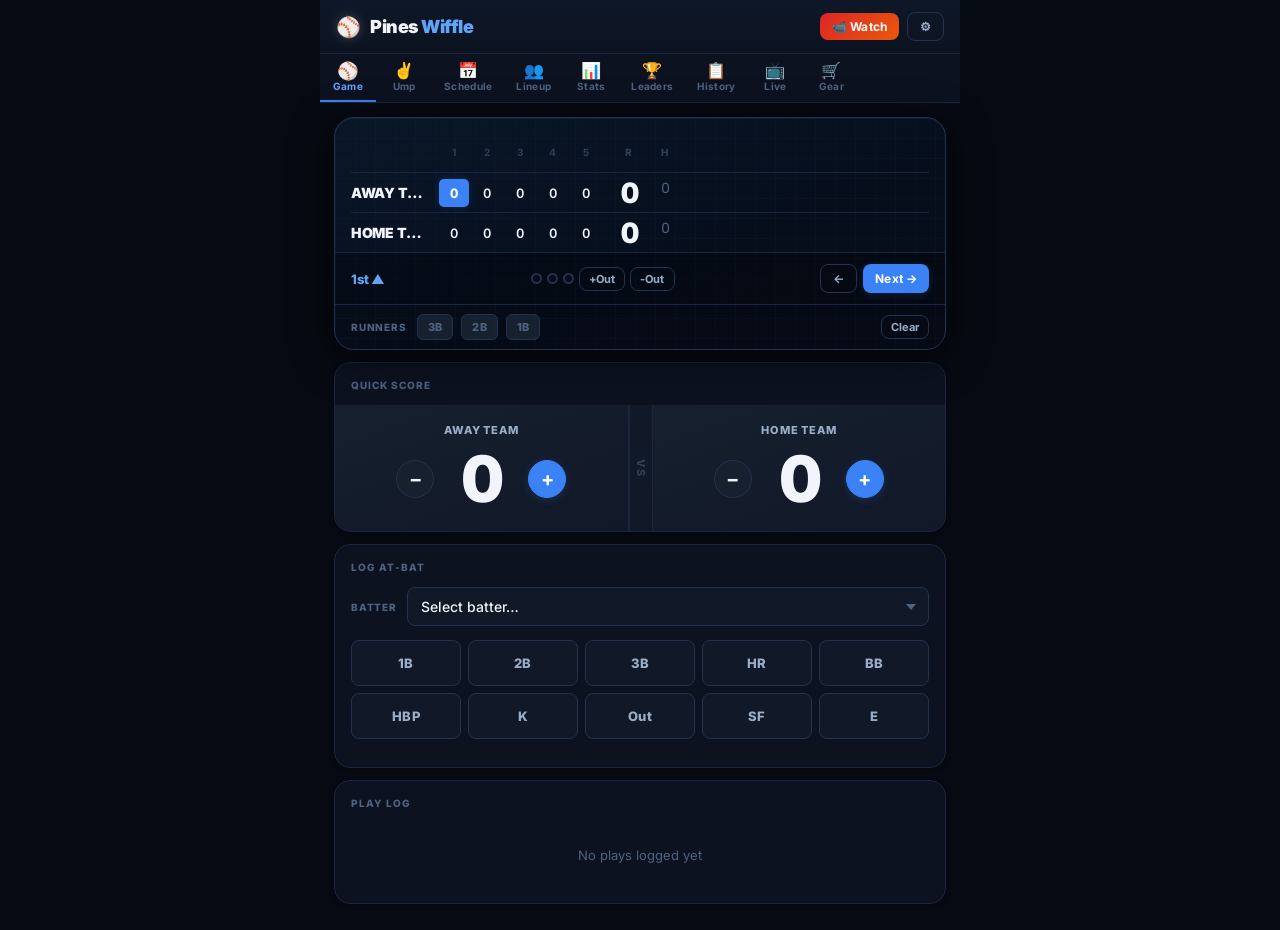
==== index.html @ f7c2629a "Replace Firebase with PeerJS — zero-setup cross-device spectating PeerJS creates a direct WebRTC con" ====
<!DOCTYPE html>
<html lang="en">
<head>
  <meta charset="UTF-8">
  <meta name="viewport" content="width=device-width, initial-scale=1.0">
  <title>Pines Wiffle Tracker</title>
  <meta name="theme-color" content="#0f1117">
  <meta name="apple-mobile-web-app-capable" content="yes">
  <meta name="apple-mobile-web-app-status-bar-style" content="black-translucent">
  <meta name="apple-mobile-web-app-title" content="Pines Wiffle">
  <link rel="manifest" href="manifest.json">
  <link rel="apple-touch-icon" href="icon-192.png">
  <link rel="preconnect" href="https://fonts.googleapis.com">
  <link rel="preconnect" href="https://fonts.gstatic.com" crossorigin>
  <link rel="stylesheet" href="style.css">
</head>
<body>
<div id="app">

  <header class="header">
    <div class="header-brand">
      <span class="brand-ball">⚾</span>
      <h1 class="app-title">Pines <span class="title-accent">Wiffle</span></h1>
    </div>
    <div class="header-right">
      <span id="live-indicator" class="live-indicator hidden">&#9679; LIVE</span>
      <button id="golive-btn" class="btn btn-golive btn-sm">&#128249; Watch</button>
      <button id="settings-btn" class="btn btn-ghost btn-sm">&#9881;</button>
    </div>
  </header>

  <div id="viewer-banner" class="viewer-banner hidden">
    <span class="live-badge">&#9679; LIVE</span>
    <span>Watching live &mdash; updates automatically</span>
  </div>

  <nav class="nav">
    <button class="nav-tab active" data-tab="game"><span class="tab-icon">⚾</span><span class="tab-label">Game</span></button>
    <button class="nav-tab" data-tab="umpire"><span class="tab-icon">✌️</span><span class="tab-label">Ump</span></button>
    <button class="nav-tab" data-tab="schedule"><span class="tab-icon">📅</span><span class="tab-label">Schedule</span></button>
    <button class="nav-tab" data-tab="lineup"><span class="tab-icon">👥</span><span class="tab-label">Lineup</span></button>
    <button class="nav-tab" data-tab="stats"><span class="tab-icon">📊</span><span class="tab-label">Stats</span></button>
    <button class="nav-tab" data-tab="leaderboard"><span class="tab-icon">🏆</span><span class="tab-label">Leaders</span></button>
    <button class="nav-tab" data-tab="history"><span class="tab-icon">📋</span><span class="tab-label">History</span></button>
    <button class="nav-tab" data-tab="live"><span class="tab-icon">📺</span><span class="tab-label">Live</span></button>
    <button class="nav-tab" data-tab="gear"><span class="tab-icon">🛒</span><span class="tab-label">Gear</span></button>
  </nav>

  <main class="main">

    <!-- GAME TAB -->
    <div id="tab-game" class="tab-pane active">
      <!-- Upcoming game banner (shown when a game is scheduled) -->
      <div id="upcoming-banner" class="upcoming-banner hidden">
        <div class="upcoming-inner">
          <span class="upcoming-icon">&#128197;</span>
          <div class="upcoming-info">
            <div id="upcoming-title" class="upcoming-title">Next Game</div>
            <div id="upcoming-meta" class="upcoming-meta"></div>
          </div>
        </div>
      </div>

      <div class="scoreboard-card">
        <div class="scoreboard-scroll">
          <div class="scoreboard">
            <div class="sb-row sb-header">
              <div class="sb-team-col"></div>
              <div id="sb-inning-headers" class="sb-innings"></div>
              <div class="sb-totals-header"><span>R</span><span>H</span></div>
            </div>
            <div class="sb-row">
              <div class="sb-team-col" id="sb-away-name">Away</div>
              <div id="sb-away-scores" class="sb-innings"></div>
              <div class="sb-totals">
                <span id="sb-away-runs" class="sb-runs">0</span>
                <span id="sb-away-hits">0</span>
              </div>
            </div>
            <div class="sb-row">
              <div class="sb-team-col" id="sb-home-name">Home</div>
              <div id="sb-home-scores" class="sb-innings"></div>
              <div class="sb-totals">
                <span id="sb-home-runs" class="sb-runs">0</span>
                <span id="sb-home-hits">0</span>
              </div>
            </div>
          </div>
        </div>

        <div class="game-bar">
          <span id="inning-label" class="inning-label">1st &#9650;</span>
          <div class="outs-group">
            <span id="out1" class="out-dot"></span>
            <span id="out2" class="out-dot"></span>
            <span id="out3" class="out-dot"></span>
            <button id="add-out-btn" class="btn btn-xs btn-ghost">+Out</button>
            <button id="undo-out-btn" class="btn btn-xs btn-ghost">-Out</button>
          </div>
          <div class="half-btns">
            <button id="prev-half" class="btn btn-sm btn-ghost">&larr;</button>
            <button id="next-half" class="btn btn-sm btn-primary">Next &rarr;</button>
          </div>
        </div>
        <div class="bases-bar">
          <span class="bases-label">Runners</span>
          <button class="base-toggle-btn" data-base="2">3B</button>
          <button class="base-toggle-btn" data-base="1">2B</button>
          <button class="base-toggle-btn" data-base="0">1B</button>
          <button id="bases-clear" class="btn btn-xs btn-ghost">Clear</button>
        </div>
      </div>

      <div class="card qs-card">
        <div class="card-title">Quick Score</div>
        <div class="quick-score">
          <div class="qs-team">
            <div id="qs-away-name" class="qs-name">Away</div>
            <div class="qs-controls">
              <button class="btn btn-score" data-team="away" data-dir="-1">&#8722;</button>
              <span id="qs-away-score" class="qs-score">0</span>
              <button class="btn btn-score btn-score-add" data-team="away" data-dir="1">+</button>
            </div>
          </div>
          <div class="qs-vs">VS</div>
          <div class="qs-team">
            <div id="qs-home-name" class="qs-name">Home</div>
            <div class="qs-controls">
              <button class="btn btn-score" data-team="home" data-dir="-1">&#8722;</button>
              <span id="qs-home-score" class="qs-score">0</span>
              <button class="btn btn-score btn-score-add" data-team="home" data-dir="1">+</button>
            </div>
          </div>
        </div>
      </div>

      <div class="card">
        <div class="card-title">Log At-Bat</div>
        <div class="batter-row">
          <label class="field-label">Batter</label>
          <select id="batter-select" class="select">
            <option value="">Select batter&hellip;</option>
          </select>
        </div>
        <div class="result-grid">
          <button class="result-btn" data-result="1B">1B</button>
          <button class="result-btn" data-result="2B">2B</button>
          <button class="result-btn" data-result="3B">3B</button>
          <button class="result-btn result-hr" data-result="HR">HR</button>
          <button class="result-btn result-walk" data-result="BB">BB</button>
          <button class="result-btn result-walk" data-result="HBP">HBP</button>
          <button class="result-btn result-out" data-result="K">K</button>
          <button class="result-btn result-out" data-result="Out">Out</button>
          <button class="result-btn result-out" data-result="SF">SF</button>
          <button class="result-btn result-out" data-result="E">E</button>
        </div>
        <div id="rbi-row" class="rbi-row hidden">
          <label class="field-label">RBI</label>
          <div class="rbi-controls">
            <button id="rbi-minus" class="btn btn-xs btn-ghost">&#8722;</button>
            <span id="rbi-count">0</span>
            <button id="rbi-plus" class="btn btn-xs btn-ghost">+</button>
          </div>
          <button id="log-btn" class="btn btn-primary">Log</button>
        </div>
      </div>

      <div class="card">
        <div class="card-title">Play Log</div>
        <div id="play-log" class="play-log">
          <p class="empty">No plays logged yet</p>
        </div>
      </div>

    </div>

    <!-- LINEUP TAB -->
    <div id="tab-lineup" class="tab-pane">
      <div class="team-toggle-row">
        <button class="team-btn active" data-team="away">Away</button>
        <button class="team-btn" data-team="home">Home</button>
      </div>
      <div class="card">
        <div class="card-header">
          <span id="lineup-title" class="card-title">Away Team</span>
          <button id="edit-team-btn" class="btn btn-xs btn-ghost">Rename</button>
        </div>
        <div id="lineup-list" class="lineup-list"></div>
        <button id="add-player-btn" class="btn btn-primary btn-block">+ Add Player</button>
      </div>
    </div>

    <!-- STATS TAB -->
    <div id="tab-stats" class="tab-pane">
      <div class="team-toggle-row">
        <button class="team-btn active" data-team="away">Away</button>
        <button class="team-btn" data-team="home">Home</button>
        <button class="team-btn" data-team="all">All</button>
        <button class="team-btn" data-team="career">Career</button>
      </div>

      <div id="batting-card" class="card">
        <div class="card-title">Batting Stats</div>
        <div class="table-wrap">
          <table class="stats-table">
            <thead>
              <tr>
                <th>Player</th><th>AB</th><th>H</th><th>AVG</th>
                <th>HR</th><th>RBI</th><th>BB</th><th>K</th>
                <th>OBP</th><th>SLG</th>
              </tr>
            </thead>
            <tbody id="batting-body"></tbody>
          </table>
        </div>
      </div>

      <div id="career-card" class="card hidden">
        <div class="card-title">Career Stats — All Games</div>
        <div class="table-wrap">
          <table class="stats-table">
            <thead>
              <tr>
                <th>Player</th><th>G</th><th>AB</th><th>H</th><th>AVG</th>
                <th>HR</th><th>RBI</th><th>BB</th><th>K</th><th>OBP</th><th>SLG</th>
              </tr>
            </thead>
            <tbody id="career-body"></tbody>
          </table>
        </div>
      </div>
    </div>

    <!-- LEADERBOARD TAB -->
    <div id="tab-leaderboard" class="tab-pane">
      <div class="lb-grid">
        <div class="card lb-card">
          <div class="card-title">&#127942; Batting Avg</div>
          <ol id="lb-avg" class="lb-list"></ol>
        </div>
        <div class="card lb-card">
          <div class="card-title">&#128165; Home Runs</div>
          <ol id="lb-hr" class="lb-list"></ol>
        </div>
        <div class="card lb-card">
          <div class="card-title">&#127919; RBI</div>
          <ol id="lb-rbi" class="lb-list"></ol>
        </div>
        <div class="card lb-card">
          <div class="card-title">&#9996; Hits</div>
          <ol id="lb-hits" class="lb-list"></ol>
        </div>
        <div class="card lb-card">
          <div class="card-title">&#128293; OBP</div>
          <ol id="lb-obp" class="lb-list"></ol>
        </div>
        <div class="card lb-card">
          <div class="card-title">&#128640; SLG</div>
          <ol id="lb-slg" class="lb-list"></ol>
        </div>
      </div>
    </div>

    <!-- UMPIRE TAB -->
    <div id="tab-umpire" class="tab-pane">

      <!-- Score bar -->
      <div class="ump-scorebar">
        <div class="ump-team">
          <div id="ump-away-name" class="ump-team-name">Away</div>
          <div id="ump-away-score" class="ump-team-score">0</div>
        </div>
        <div class="ump-mid">
          <div id="ump-inning" class="ump-inning">1st &#9650;</div>
          <div id="ump-outs-row" class="ump-outs-row">
            <span id="ump-out1" class="ump-out-dot"></span>
            <span id="ump-out2" class="ump-out-dot"></span>
            <span id="ump-out3" class="ump-out-dot"></span>
          </div>
        </div>
        <div class="ump-team">
          <div id="ump-home-name" class="ump-team-name">Home</div>
          <div id="ump-home-score" class="ump-team-score">0</div>
        </div>
      </div>

      <!-- Count display -->
      <div class="ump-count-display">
        <div class="ump-count-col">
          <div class="ump-count-label">Balls</div>
          <div class="ump-count-dots" id="ump-ball-dots">
            <span class="ump-ball-dot"></span>
            <span class="ump-ball-dot"></span>
            <span class="ump-ball-dot"></span>
            <span class="ump-ball-dot"></span>
          </div>
          <div id="ump-balls" class="ump-count-num">0</div>
        </div>
        <div class="ump-count-divider">-</div>
        <div class="ump-count-col">
          <div class="ump-count-label">Strikes</div>
          <div class="ump-count-dots" id="ump-strike-dots">
            <span class="ump-strike-dot"></span>
            <span class="ump-strike-dot"></span>
            <span class="ump-strike-dot"></span>
          </div>
          <div id="ump-strikes" class="ump-count-num">0</div>
        </div>
      </div>

      <!-- Batter selector -->
      <div class="ump-batter-row">
        <label class="ump-batter-label">Batter</label>
        <select id="ump-batter" class="select">
          <option value="">Select batter&hellip;</option>
        </select>
      </div>

      <!-- Action buttons -->
      <div class="ump-buttons">
        <button id="ump-ball"   class="ump-btn ump-ball-btn">BALL</button>
        <button id="ump-strike" class="ump-btn ump-strike-btn">STRIKE</button>
        <button id="ump-foul"   class="ump-btn ump-foul-btn">FOUL</button>
        <button id="ump-out"    class="ump-btn ump-out-btn">OUT</button>
      </div>

      <!-- Secondary controls -->
      <div class="ump-controls">
        <button id="ump-reset"     class="btn btn-ghost">&#8635; Reset Count</button>
        <button id="ump-next-half" class="btn btn-primary">Next Half &rarr;</button>
      </div>

      <!-- Last call display -->
      <div id="ump-last-call" class="ump-last-call hidden"></div>

    </div>

    <!-- SCHEDULE TAB -->
    <div id="tab-schedule" class="tab-pane">
      <div class="card">
        <div class="card-header">
          <span class="card-title">Upcoming Games</span>
          <button id="add-game-btn" class="btn btn-primary btn-sm">+ Schedule</button>
        </div>
        <div id="schedule-list" class="schedule-list">
          <p class="empty">No games scheduled</p>
        </div>
      </div>
    </div>

    <!-- HISTORY TAB -->
    <div id="tab-history" class="tab-pane">
      <div class="card">
        <div class="card-header">
          <span class="card-title">Game History</span>
          <button id="new-game-btn" class="btn btn-primary btn-sm">New Game</button>
        </div>
        <div id="history-list" class="history-list">
          <p class="empty">No past games</p>
        </div>
      </div>
    </div>

    <!-- LIVE VIEW TAB -->
    <div id="tab-live" class="tab-pane">

      <div class="lv-hero">
        <div class="lv-live-badge"><span class="lv-live-dot"></span>Live</div>

        <div class="lv-scores">
          <div class="lv-team-block">
            <div id="lv-away-name" class="lv-team-name">Away</div>
            <div id="lv-away-score" class="lv-team-score">0</div>
          </div>
          <div class="lv-score-sep">
            <div id="lv-inning" class="lv-inning-label">1st &#9650;</div>
            <div class="lv-outs-dots">
              <span id="lv-od-1" class="lv-out-dot"></span>
              <span id="lv-od-2" class="lv-out-dot"></span>
              <span id="lv-od-3" class="lv-out-dot"></span>
            </div>
          </div>
          <div class="lv-team-block">
            <div id="lv-home-name" class="lv-team-name">Home</div>
            <div id="lv-home-score" class="lv-team-score">0</div>
          </div>
        </div>

        <div class="lv-situation">
          <div class="lv-diamond-wrap">
            <div class="lv-diamond-label">Runners</div>
            <div class="lv-diamond-field">
              <div id="lv-base-2" class="lv-base-sq lv-2b"></div>
              <div id="lv-base-3" class="lv-base-sq lv-3b"></div>
              <div id="lv-base-1" class="lv-base-sq lv-1b"></div>
              <div class="lv-hp-sq"></div>
            </div>
          </div>

          <div class="lv-bso-wrap">
            <div class="lv-bso-label-top">Count</div>
            <div class="lv-bso-row">
              <div class="lv-bso-item">
                <div id="lv-balls" class="lv-bso-num">0</div>
                <div class="lv-bso-key">B</div>
              </div>
              <div class="lv-bso-item">
                <div id="lv-strikes" class="lv-bso-num">0</div>
                <div class="lv-bso-key">S</div>
              </div>
              <div class="lv-bso-item">
                <div id="lv-outs-num" class="lv-bso-num">0</div>
                <div class="lv-bso-key">O</div>
              </div>
            </div>
          </div>
        </div>
      </div>

      <div class="card lv-batter-card">
        <div class="lv-at-bat-label">At Bat</div>
        <div id="lv-batter-name" class="lv-batter-name">&mdash;</div>
        <div id="lv-batter-stats" class="lv-batter-stats"></div>
      </div>

      <div class="scoreboard-card">
        <div class="scoreboard-scroll">
          <div class="scoreboard">
            <div class="sb-row sb-header">
              <div class="sb-team-col"></div>
              <div id="lv-sb-inning-headers" class="sb-innings"></div>
              <div class="sb-totals-header"><span>R</span><span>H</span></div>
            </div>
            <div class="sb-row">
              <div class="sb-team-col" id="lv-sb-away-name">Away</div>
              <div id="lv-sb-away-scores" class="sb-innings"></div>
              <div class="sb-totals">
                <span id="lv-sb-away-runs" class="sb-runs">0</span>
                <span id="lv-sb-away-hits">0</span>
              </div>
            </div>
            <div class="sb-row">
              <div class="sb-team-col" id="lv-sb-home-name">Home</div>
              <div id="lv-sb-home-scores" class="sb-innings"></div>
              <div class="sb-totals">
                <span id="lv-sb-home-runs" class="sb-runs">0</span>
                <span id="lv-sb-home-hits">0</span>
              </div>
            </div>
          </div>
        </div>
      </div>

      <div class="card">
        <div class="card-title">Recent Plays</div>
        <div id="lv-play-log" class="play-log">
          <p class="empty">No plays yet</p>
        </div>
      </div>

    </div>

    <!-- GEAR TAB -->
    <div id="tab-gear" class="tab-pane">
      <div id="gear-bats-card" class="card">
        <div class="card-title">&#127955; Bats</div>
        <div id="gear-bats" class="gear-list"></div>
      </div>
      <div class="card">
        <div class="card-title">&#9918; Balls &amp; Sets</div>
        <div id="gear-sets" class="gear-list"></div>
      </div>
    </div>

  </main>
</div>

<!-- ADD/EDIT PLAYER MODAL -->
<div id="player-modal" class="modal hidden">
  <div class="modal-backdrop"></div>
  <div class="modal-sheet">
    <h2 id="player-modal-title">Add Player</h2>
    <div class="field"><label>Name</label><input id="pm-name" class="input" type="text" placeholder="Player name" autocomplete="off"></div>
    <div class="field"><label>Number</label><input id="pm-number" class="input" type="text" placeholder="#" maxlength="3" autocomplete="off"></div>
    <div class="field">
      <label>Position</label>
      <select id="pm-position" class="select">
        <option value="">None</option>
        <option value="P">P</option><option value="C">C</option>
        <option value="1B">1B</option><option value="2B">2B</option>
        <option value="SS">SS</option><option value="3B">3B</option>
        <option value="OF">OF</option>
      </select>
    </div>
    <div class="field">
      <label>&#127925; Walkup Song</label>
      <input id="pm-song" class="input" type="text" placeholder="Paste a YouTube link" autocomplete="off">
      <div class="song-hint">e.g. https://www.youtube.com/watch?v=...</div>
    </div>
    <div class="modal-actions">
      <button id="pm-cancel" class="btn btn-ghost">Cancel</button>
      <button id="pm-save" class="btn btn-primary">Save</button>
    </div>
  </div>
</div>

<!-- TEAM RENAME MODAL -->
<div id="team-modal" class="modal hidden">
  <div class="modal-backdrop"></div>
  <div class="modal-sheet">
    <h2>Rename Team</h2>
    <div class="field"><label>Team Name</label><input id="tm-name" class="input" type="text" autocomplete="off"></div>
    <div class="modal-actions">
      <button id="tm-cancel" class="btn btn-ghost">Cancel</button>
      <button id="tm-save" class="btn btn-primary">Save</button>
    </div>
  </div>
</div>

<!-- SHARE MODAL -->
<div id="share-modal" class="modal hidden">
  <div class="modal-backdrop"></div>
  <div class="modal-sheet">
    <h2>&#128279; Share Game</h2>
    <p class="modal-desc">Anyone with this link can view the current score and stats. Send it in a text, email, or scan the QR code.</p>

    <div class="qr-box" style="margin-bottom:16px">
      <img id="qr-img" src="" alt="QR Code" class="qr-img">
    </div>

    <div class="share-row">
      <input id="share-url" class="input" type="text" readonly>
      <button id="copy-btn" class="btn btn-primary">Copy</button>
    </div>

    <p class="share-note">&#128161; Tap <strong>Share</strong> again after scoring to get an updated link.</p>

    <div class="modal-actions" style="margin-top:16px">
      <button id="share-close" class="btn btn-ghost">Close</button>
    </div>
  </div>
</div>

<!-- NEW GAME MODAL -->
<div id="new-game-modal" class="modal hidden">
  <div class="modal-backdrop"></div>
  <div class="modal-sheet">
    <h2>New Game</h2>
    <p class="modal-desc">What would you like to do with the current game?</p>
    <div class="modal-actions col">
      <button id="ng-save" class="btn btn-primary">Save to History &amp; Start New</button>
      <button id="ng-discard" class="btn btn-danger">Discard &amp; Start New</button>
      <button id="ng-cancel" class="btn btn-ghost">Cancel</button>
    </div>
  </div>
</div>

<!-- SETTINGS MODAL -->
<div id="settings-modal" class="modal hidden">
  <div class="modal-backdrop"></div>
  <div class="modal-sheet">
    <h2>Settings</h2>
    <div class="field">
      <label>Total Innings</label>
      <input id="set-innings" class="input" type="number" min="1" max="12" value="5">
    </div>
    <div class="modal-actions">
      <button id="set-cancel" class="btn btn-ghost">Cancel</button>
      <button id="set-save" class="btn btn-primary">Save</button>
    </div>
  </div>
</div>

<!-- SHARE TOAST -->
<div id="share-toast" class="share-toast hidden">&#128279; Spectator link copied &mdash; send it to fans!</div>

<!-- SCHEDULE GAME MODAL -->
<div id="schedule-modal" class="modal hidden">
  <div class="modal-backdrop"></div>
  <div class="modal-sheet">
    <h2 id="schedule-modal-title">Schedule Game</h2>
    <div class="field"><label>Date</label><input id="sc-date" class="input" type="date"></div>
    <div class="field"><label>Time</label><input id="sc-time" class="input" type="time"></div>
    <div class="field"><label>Home Team</label><input id="sc-home" class="input" type="text" placeholder="Home team name" autocomplete="off"></div>
    <div class="field"><label>Away Team</label><input id="sc-away" class="input" type="text" placeholder="Away team name" autocomplete="off"></div>
    <div class="field"><label>Location</label><input id="sc-location" class="input" type="text" placeholder="Field / address" autocomplete="off"></div>
    <div class="field"><label>Notes</label><input id="sc-notes" class="input" type="text" placeholder="Optional notes" autocomplete="off"></div>
    <div class="modal-actions">
      <button id="sc-cancel" class="btn btn-ghost">Cancel</button>
      <button id="sc-save" class="btn btn-primary">Save</button>
    </div>
  </div>
</div>

<!-- WALKUP SONG PLAYER (floating bar) -->
<div id="now-playing" class="now-playing hidden">
  <div class="now-playing-inner">
    <span class="now-playing-icon">&#127925;</span>
    <div class="now-playing-info">
      <div id="now-playing-name" class="now-playing-name">Player</div>
      <div class="now-playing-label">Walkup Song</div>
    </div>
    <button id="song-stop" class="btn btn-xs btn-danger">&#9646;&#9646; Stop</button>
  </div>
  <!-- Hidden YouTube iframe for audio playback -->
  <iframe id="yt-player" width="0" height="0" frameborder="0"
    allow="autoplay; encrypted-media"
    allowfullscreen style="display:none"></iframe>
</div>

<script src="https://unpkg.com/peerjs@1.5.4/dist/peerjs.min.js"></script>
<script src="app.js"></script>
</body>
</html>
---- style.css ----
/* ═══════════════════════════════════════════
   PINES WIFFLE — Premium Sports App UI
   ═══════════════════════════════════════════ */
@import url('https://fonts.googleapis.com/css2?family=Inter:wght@400;500;600;700;800;900&display=swap');

:root {
  /* Backgrounds */
  --bg:         #060a12;
  --surface:    #0c1220;
  --surface2:   #111827;
  --surface3:   #16202f;
  --surface4:   #1c2a3e;

  /* Borders */
  --border:     #1a2540;
  --border-lt:  #243250;
  --border-glow:rgba(59,130,246,.25);

  /* Text */
  --text:       #f1f5fb;
  --text-2:     #9baec8;
  --text-3:     #4f6280;
  --text-4:     #2e3f57;

  /* Brand */
  --blue:       #3b82f6;
  --blue-dk:    #2563eb;
  --blue-lt:    #60a5fa;
  --blue-glow:  rgba(59,130,246,.2);
  --blue-pale:  rgba(59,130,246,.08);

  /* Semantic */
  --green:      #22c55e;
  --green-glow: rgba(34,197,94,.2);
  --red:        #ef4444;
  --red-glow:   rgba(239,68,68,.2);
  --amber:      #f59e0b;
  --amber-glow: rgba(245,158,11,.2);
  --purple:     #8b5cf6;
  --purple-glow:rgba(139,92,246,.2);

  /* Game colors */
  --hit:  #22c55e;
  --hr:   #f59e0b;
  --out:  #ef4444;
  --walk: #3b82f6;

  /* Radii */
  --r-sm:  8px;
  --r-md:  12px;
  --r-lg:  16px;
  --r-xl:  20px;
  --r-2xl: 24px;

  /* Shadows */
  --shadow-sm: 0 1px 4px rgba(0,0,0,.4);
  --shadow-md: 0 4px 20px rgba(0,0,0,.5);
  --shadow-lg: 0 8px 40px rgba(0,0,0,.6);

  /* Motion */
  --t: 150ms ease;
  --t-slow: 300ms ease;

  --font: 'Inter', -apple-system, BlinkMacSystemFont, 'Segoe UI', sans-serif;
  --font-num: 'Inter', -apple-system, BlinkMacSystemFont, monospace;
}

/* ═══ RESET ══════════════════════════════════ */
*, *::before, *::after { box-sizing: border-box; margin: 0; padding: 0; }

body {
  font-family: var(--font);
  background: var(--bg);
  color: var(--text);
  min-height: 100vh;
  font-size: 14px;
  -webkit-font-smoothing: antialiased;
  -moz-osx-font-smoothing: grayscale;
}

a { color: var(--blue-lt); text-decoration: none; }
button { font-family: inherit; cursor: pointer; }

/* ═══ LAYOUT ══════════════════════════════════ */
#app {
  max-width: 640px;
  margin: 0 auto;
  min-height: 100vh;
  display: flex;
  flex-direction: column;
}

/* ═══ HEADER ══════════════════════════════════ */
.header {
  display: flex;
  align-items: center;
  justify-content: space-between;
  padding: 12px 16px;
  background: linear-gradient(180deg, #0e1828 0%, var(--surface) 100%);
  border-bottom: 1px solid var(--border);
  position: sticky;
  top: 0;
  z-index: 100;
}

.header-brand {
  display: flex;
  align-items: center;
  gap: 9px;
}

.brand-ball {
  font-size: 20px;
  line-height: 1;
  filter: drop-shadow(0 0 6px rgba(255,255,255,.2));
}

.app-title {
  font-size: 18px;
  font-weight: 900;
  letter-spacing: -0.5px;
  color: var(--text);
}

.title-accent {
  color: var(--blue-lt);
}

.header-right {
  display: flex;
  align-items: center;
  gap: 8px;
}

.live-indicator {
  font-size: 10px;
  font-weight: 800;
  color: var(--green);
  letter-spacing: 1px;
  animation: pulse-text 2s infinite;
}
.live-indicator.hidden { display: none; }

@keyframes pulse-text {
  0%, 100% { opacity: 1; }
  50% { opacity: 0.35; }
}

/* ═══ VIEWER BANNER ══════════════════════════ */
.viewer-banner {
  background: linear-gradient(90deg, #0a1f3d 0%, #0d2446 100%);
  border-bottom: 1px solid rgba(59,130,246,.3);
  padding: 10px 16px;
  display: flex;
  align-items: center;
  gap: 10px;
  font-size: 13px;
  font-weight: 600;
  color: var(--blue-lt);
}
.viewer-banner .live-badge { margin: 0; }

/* ═══ NAV ════════════════════════════════════ */
.nav {
  display: flex;
  background: var(--surface);
  border-bottom: 1px solid var(--border);
  overflow-x: auto;
  -webkit-overflow-scrolling: touch;
  scrollbar-width: none;
}
.nav::-webkit-scrollbar { display: none; }

.nav-tab {
  flex-shrink: 0;
  display: flex;
  flex-direction: column;
  align-items: center;
  gap: 3px;
  padding: 8px 12px 9px;
  background: none;
  border: none;
  border-bottom: 2px solid transparent;
  color: var(--text-3);
  transition: color var(--t), border-color var(--t);
  position: relative;
  min-width: 56px;
}

.tab-icon {
  font-size: 16px;
  line-height: 1;
  transition: transform var(--t);
}

.tab-label {
  font-size: 10px;
  font-weight: 700;
  letter-spacing: 0.3px;
  line-height: 1;
}

.nav-tab.active {
  color: var(--blue-lt);
  border-bottom-color: var(--blue);
}
.nav-tab.active .tab-icon {
  transform: scale(1.1);
}
.nav-tab:hover:not(.active) {
  color: var(--text-2);
}

/* ═══ MAIN / TABS ════════════════════════════ */
.main { flex: 1; padding: 14px; }
.tab-pane { display: none; }
.tab-pane.active { display: block; }

/* ═══ CARDS ══════════════════════════════════ */
.card {
  background: var(--surface);
  border: 1px solid var(--border);
  border-radius: var(--r-lg);
  padding: 16px;
  margin-bottom: 12px;
  box-shadow: var(--shadow-sm);
}

.card-title {
  font-size: 10px;
  font-weight: 800;
  color: var(--text-3);
  text-transform: uppercase;
  letter-spacing: 1px;
  margin-bottom: 14px;
  display: block;
}

.card-header {
  display: flex;
  align-items: center;
  justify-content: space-between;
  margin-bottom: 14px;
}
.card-header .card-title { margin-bottom: 0; }

/* ═══ SCOREBOARD ══════════════════════════════ */
.scoreboard-card {
  background: linear-gradient(160deg, #0a1628 0%, #060e1c 60%, #080c18 100%);
  border: 1px solid var(--border-lt);
  border-radius: var(--r-xl);
  margin-bottom: 12px;
  overflow: hidden;
  box-shadow: var(--shadow-lg), inset 0 1px 0 rgba(255,255,255,.04);
  position: relative;
}

/* subtle grid texture */
.scoreboard-card::before {
  content: '';
  position: absolute;
  inset: 0;
  background-image:
    linear-gradient(rgba(59,130,246,.03) 1px, transparent 1px),
    linear-gradient(90deg, rgba(59,130,246,.03) 1px, transparent 1px);
  background-size: 20px 20px;
  pointer-events: none;
}

.scoreboard-scroll { overflow-x: auto; padding: 14px 16px 0; position: relative; }
.scoreboard { min-width: max-content; }

.sb-row {
  display: flex;
  align-items: center;
  min-height: 40px;
}
.sb-row + .sb-row { border-top: 1px solid var(--border); }

.sb-header {
  color: var(--text-4);
  font-size: 10px;
  font-weight: 800;
  letter-spacing: 0.6px;
  text-transform: uppercase;
}

.sb-team-col {
  width: 88px;
  min-width: 88px;
  padding-right: 10px;
  font-weight: 900;
  font-size: 14px;
  white-space: nowrap;
  overflow: hidden;
  text-overflow: ellipsis;
  letter-spacing: -0.3px;
  text-transform: uppercase;
}

.sb-innings { display: flex; gap: 3px; }

.sb-cell {
  width: 30px;
  text-align: center;
  font-size: 13px;
  font-weight: 600;
  padding: 6px 2px;
  border-radius: 5px;
  font-variant-numeric: tabular-nums;
  transition: background var(--t), color var(--t);
}
.sb-cell.active {
  background: var(--blue);
  color: #fff;
  font-weight: 800;
  box-shadow: 0 0 8px var(--blue-glow);
}
.sb-cell-header {
  width: 30px;
  text-align: center;
  font-size: 10px;
  font-weight: 700;
}

.sb-totals-header {
  display: flex;
  gap: 4px;
  margin-left: 12px;
}
.sb-totals-header span {
  width: 32px;
  text-align: center;
  font-size: 10px;
  font-weight: 800;
  color: var(--text-4);
  letter-spacing: 0.5px;
}

.sb-totals {
  display: flex;
  gap: 4px;
  margin-left: 12px;
}
.sb-totals span {
  width: 32px;
  text-align: center;
  font-size: 14px;
  color: var(--text-3);
  font-variant-numeric: tabular-nums;
}
.sb-runs {
  font-size: 28px !important;
  font-weight: 900 !important;
  color: var(--text) !important;
  letter-spacing: -1px;
  line-height: 1;
}

/* ═══ GAME BAR ════════════════════════════════ */
.game-bar {
  display: flex;
  align-items: center;
  justify-content: space-between;
  padding: 11px 16px;
  background: rgba(0,0,0,.3);
  border-top: 1px solid var(--border);
  gap: 10px;
  position: relative;
}

.inning-label {
  font-size: 13px;
  font-weight: 800;
  white-space: nowrap;
  letter-spacing: -0.2px;
  color: var(--blue-lt);
}

.outs-group {
  display: flex;
  align-items: center;
  gap: 5px;
}

.out-dot {
  width: 11px;
  height: 11px;
  border-radius: 50%;
  border: 2px solid var(--border-lt);
  display: inline-block;
  transition: background var(--t), border-color var(--t), box-shadow var(--t);
}
.out-dot.filled {
  background: var(--amber);
  border-color: var(--amber);
  box-shadow: 0 0 5px var(--amber-glow);
}

.half-btns { display: flex; gap: 6px; }

/* ═══ QUICK SCORE ═════════════════════════════ */
.qs-card { padding-bottom: 0 !important; padding-left: 0 !important; padding-right: 0 !important; overflow: hidden; }
.qs-card .card-title { padding-left: 16px; }

.quick-score {
  display: flex;
  align-items: stretch;
  gap: 0;
  border-radius: 0 0 var(--r-lg) var(--r-lg);
  overflow: hidden;
}

.qs-team {
  flex: 1;
  display: flex;
  flex-direction: column;
  align-items: center;
  gap: 10px;
  padding: 18px 10px 20px;
  background: linear-gradient(160deg, var(--surface3) 0%, var(--surface2) 100%);
  position: relative;
}
.qs-team:first-child {
  border-right: 1px solid var(--border);
}

.qs-name {
  font-size: 11px;
  font-weight: 800;
  color: var(--text-2);
  text-align: center;
  max-width: 100%;
  overflow: hidden;
  text-overflow: ellipsis;
  white-space: nowrap;
  text-transform: uppercase;
  letter-spacing: 0.8px;
}

.qs-controls {
  display: flex;
  align-items: center;
  gap: 12px;
}

.qs-score {
  font-size: 64px;
  font-weight: 900;
  min-width: 70px;
  text-align: center;
  line-height: 1;
  letter-spacing: -3px;
  font-variant-numeric: tabular-nums;
}

.qs-vs {
  font-size: 11px;
  font-weight: 800;
  color: var(--text-4);
  letter-spacing: 1.5px;
  text-transform: uppercase;
  writing-mode: vertical-lr;
  padding: 16px 0;
  background: var(--surface2);
  border-left: 1px solid var(--border);
  border-right: 1px solid var(--border);
  align-self: stretch;
  display: flex;
  align-items: center;
  justify-content: center;
  min-width: 24px;
}

/* ═══ AT-BAT ENTRY ════════════════════════════ */
.batter-row {
  display: flex;
  align-items: center;
  gap: 10px;
  margin-bottom: 14px;
}

.field-label {
  font-size: 10px;
  font-weight: 800;
  color: var(--text-3);
  white-space: nowrap;
  text-transform: uppercase;
  letter-spacing: 0.8px;
}

.result-grid {
  display: grid;
  grid-template-columns: repeat(5, 1fr);
  gap: 7px;
  margin-bottom: 12px;
}

.result-btn {
  padding: 14px 4px;
  border: 1px solid var(--border-lt);
  border-radius: var(--r-sm);
  background: var(--surface2);
  color: var(--text-2);
  font-size: 13px;
  font-weight: 800;
  transition: background var(--t), border-color var(--t), color var(--t), transform 80ms, box-shadow var(--t);
  letter-spacing: 0.3px;
}
.result-btn:active { transform: scale(0.92); }

.result-btn:hover:not(.selected) {
  background: var(--surface4);
  border-color: var(--blue);
  color: var(--blue-lt);
}
.result-btn.selected {
  background: rgba(34,197,94,.12);
  border-color: var(--green);
  color: var(--green);
  box-shadow: 0 0 10px rgba(34,197,94,.15);
}
.result-hr:hover:not(.selected) {
  background: rgba(245,158,11,.08) !important;
  border-color: var(--amber) !important;
  color: var(--amber) !important;
}
.result-hr.selected {
  background: rgba(245,158,11,.12) !important;
  border-color: var(--amber) !important;
  color: var(--amber) !important;
  box-shadow: 0 0 10px var(--amber-glow) !important;
}
.result-out:hover:not(.selected) {
  background: rgba(239,68,68,.08) !important;
  border-color: var(--red) !important;
  color: var(--red) !important;
}
.result-out.selected {
  background: rgba(239,68,68,.12) !important;
  border-color: var(--red) !important;
  color: var(--red) !important;
  box-shadow: 0 0 10px var(--red-glow) !important;
}
.result-walk:hover:not(.selected) {
  background: rgba(59,130,246,.08) !important;
  border-color: var(--blue) !important;
  color: var(--blue-lt) !important;
}
.result-walk.selected {
  background: rgba(59,130,246,.12) !important;
  border-color: var(--blue) !important;
  color: var(--blue-lt) !important;
  box-shadow: 0 0 10px var(--blue-glow) !important;
}

.rbi-row {
  display: flex;
  align-items: center;
  gap: 12px;
  padding: 12px 14px;
  background: var(--surface2);
  border-radius: var(--r-md);
  border: 1px solid var(--border-lt);
}
.rbi-row.hidden { display: none; }

.rbi-controls {
  display: flex;
  align-items: center;
  gap: 14px;
  margin-right: auto;
}
#rbi-count {
  font-size: 26px;
  font-weight: 900;
  min-width: 32px;
  text-align: center;
  font-variant-numeric: tabular-nums;
}

/* ═══ PLAY LOG ════════════════════════════════ */
.play-log {
  display: flex;
  flex-direction: column;
  gap: 5px;
  max-height: 220px;
  overflow-y: auto;
}

.play-item {
  display: flex;
  align-items: center;
  gap: 10px;
  padding: 9px 12px;
  background: var(--surface2);
  border-radius: var(--r-sm);
  font-size: 13px;
  border: 1px solid var(--border);
  transition: border-color var(--t);
}
.play-item:hover { border-color: var(--border-lt); }

.play-badge {
  font-size: 10px;
  font-weight: 800;
  padding: 3px 8px;
  border-radius: 6px;
  white-space: nowrap;
  letter-spacing: 0.5px;
  min-width: 34px;
  text-align: center;
}
.badge-hit  { background: rgba(34,197,94,.1);   color: var(--green); }
.badge-hr   { background: rgba(245,158,11,.1);  color: var(--amber); }
.badge-out  { background: rgba(239,68,68,.1);   color: var(--red); }
.badge-walk { background: rgba(59,130,246,.1);  color: var(--blue-lt); }

.play-info { flex: 1; min-width: 0; }
.play-player { font-weight: 700; white-space: nowrap; overflow: hidden; text-overflow: ellipsis; }
.play-meta   { font-size: 11px; color: var(--text-3); margin-top: 2px; }

.play-del {
  background: none;
  border: none;
  color: var(--text-4);
  padding: 4px 6px;
  border-radius: 5px;
  font-size: 12px;
  flex-shrink: 0;
  transition: color var(--t), background var(--t);
}
.play-del:hover { color: var(--red); background: rgba(239,68,68,.08); }

/* ═══ LINEUP ══════════════════════════════════ */
.lineup-list {
  display: flex;
  flex-direction: column;
  gap: 6px;
  margin-bottom: 12px;
  min-height: 20px;
}

.lineup-item {
  display: flex;
  align-items: center;
  gap: 10px;
  padding: 11px 14px;
  background: var(--surface2);
  border: 1px solid var(--border);
  border-left: 3px solid var(--border-lt);
  border-radius: var(--r-sm);
  transition: border-color var(--t), background var(--t);
}
.lineup-item:hover {
  background: var(--surface3);
  border-left-color: var(--blue);
}

.player-num {
  font-size: 11px;
  font-weight: 900;
  color: var(--text-3);
  min-width: 24px;
  text-align: center;
  font-variant-numeric: tabular-nums;
}
.player-name {
  flex: 1;
  font-weight: 700;
  font-size: 14px;
}
.player-pos {
  font-size: 10px;
  font-weight: 800;
  color: var(--text-3);
  background: var(--surface4);
  padding: 3px 7px;
  border-radius: 5px;
  letter-spacing: 0.3px;
  border: 1px solid var(--border-lt);
}
.player-acts { display: flex; gap: 2px; }
.player-act-btn {
  background: none;
  border: none;
  color: var(--text-3);
  padding: 5px 7px;
  border-radius: 6px;
  font-size: 14px;
  transition: color var(--t), background var(--t);
}
.player-act-btn:hover { background: var(--surface4); color: var(--text); }
.player-act-btn.del:hover { color: var(--red); background: rgba(239,68,68,.08); }
.song-icon { font-size: 14px; transition: transform var(--t); }
.song-icon:hover { transform: scale(1.2) !important; }

/* ═══ TEAM TOGGLE ═════════════════════════════ */
.team-toggle-row {
  display: flex;
  gap: 0;
  margin-bottom: 12px;
  background: var(--surface2);
  padding: 4px;
  border-radius: var(--r-md);
  border: 1px solid var(--border);
}

.team-btn {
  flex: 1;
  padding: 9px 8px;
  border: none;
  border-radius: var(--r-sm);
  background: transparent;
  color: var(--text-3);
  font-size: 13px;
  font-weight: 700;
  transition: background var(--t), color var(--t), box-shadow var(--t);
}
.team-btn.active {
  background: var(--blue);
  color: #fff;
  box-shadow: 0 2px 10px var(--blue-glow);
}

/* ═══ STATS TABLE ══════════════════════════════ */
.table-wrap { overflow-x: auto; -webkit-overflow-scrolling: touch; }

.stats-table {
  width: 100%;
  border-collapse: collapse;
  font-size: 13px;
  min-width: 520px;
}
.stats-table th {
  padding: 9px 8px;
  text-align: left;
  font-size: 10px;
  font-weight: 800;
  color: var(--text-3);
  text-transform: uppercase;
  letter-spacing: 0.6px;
  border-bottom: 1px solid var(--border-lt);
  white-space: nowrap;
  position: sticky;
  top: 0;
  background: var(--surface);
}
.stats-table td {
  padding: 11px 8px;
  border-bottom: 1px solid var(--border);
  white-space: nowrap;
  font-weight: 500;
  font-variant-numeric: tabular-nums;
}
.stats-table tbody tr:last-child td { border-bottom: none; }
.stats-table tbody tr:hover { background: var(--surface2); }
.stats-table .name-col { font-weight: 700; }

/* ═══ HISTORY ══════════════════════════════════ */
.history-list {
  display: flex;
  flex-direction: column;
  gap: 8px;
}

.history-item {
  padding: 13px 14px;
  background: var(--surface2);
  border: 1px solid var(--border);
  border-radius: var(--r-sm);
  transition: border-color var(--t);
}
.history-item:hover { border-color: var(--border-lt); }
.history-score {
  font-size: 16px;
  font-weight: 800;
  margin-bottom: 4px;
  letter-spacing: -0.3px;
}
.history-meta {
  font-size: 12px;
  color: var(--text-3);
}

/* ═══ LEADERBOARD ══════════════════════════════ */
.lb-grid {
  display: grid;
  grid-template-columns: 1fr 1fr;
  gap: 10px;
}

.lb-card { padding: 14px; }
.lb-card .card-title { margin-bottom: 10px; }

.lb-list {
  list-style: none;
  display: flex;
  flex-direction: column;
  gap: 7px;
  padding: 0;
  margin: 0;
}

.lb-item {
  display: flex;
  align-items: center;
  gap: 8px;
  font-size: 13px;
  padding: 6px 8px;
  border-radius: var(--r-sm);
  background: var(--surface2);
  border: 1px solid var(--border);
  transition: border-color var(--t);
}

.lb-rank {
  font-size: 13px;
  min-width: 20px;
  text-align: center;
  flex-shrink: 0;
}
.lb-rank.gold   { filter: drop-shadow(0 0 4px rgba(251,191,36,.4)); }
.lb-rank.silver { filter: drop-shadow(0 0 4px rgba(156,163,175,.3)); }
.lb-rank.bronze { filter: drop-shadow(0 0 4px rgba(180,83,9,.3)); }

.lb-name {
  flex: 1;
  font-weight: 600;
  white-space: nowrap;
  overflow: hidden;
  text-overflow: ellipsis;
  font-size: 13px;
}

.lb-val {
  font-weight: 900;
  font-size: 14px;
  color: var(--blue-lt);
  font-variant-numeric: tabular-nums;
  letter-spacing: -0.3px;
}

.lb-empty {
  font-size: 12px;
  color: var(--text-3);
  text-align: center;
  padding: 12px 0;
}

/* ═══ UPCOMING BANNER ══════════════════════════ */
.upcoming-banner {
  background: linear-gradient(135deg, #0c1e3d 0%, #0a1830 100%);
  border: 1px solid rgba(59,130,246,.3);
  border-radius: var(--r-lg);
  padding: 14px 16px;
  margin-bottom: 12px;
  box-shadow: 0 0 24px rgba(59,130,246,.06), var(--shadow-sm);
}
.upcoming-banner.hidden { display: none; }
.upcoming-inner { display: flex; align-items: center; gap: 14px; }
.upcoming-icon { font-size: 28px; filter: drop-shadow(0 0 4px rgba(255,255,255,.2)); }
.upcoming-title { font-weight: 800; font-size: 14px; margin-bottom: 3px; }
.upcoming-meta  { font-size: 12px; color: var(--blue-lt); opacity: 0.8; }

/* ═══ SCHEDULE ══════════════════════════════════ */
.firebase-notice {
  background: rgba(245,158,11,.06);
  border: 1px solid rgba(245,158,11,.2);
  border-radius: var(--r-sm);
  padding: 10px 14px;
  margin-bottom: 12px;
  font-size: 13px;
  color: var(--amber);
}
.firebase-notice.hidden { display: none; }

.schedule-list {
  display: flex;
  flex-direction: column;
  gap: 10px;
}

.schedule-item {
  background: var(--surface2);
  border: 1px solid var(--border);
  border-left: 3px solid var(--blue);
  border-radius: var(--r-sm);
  padding: 14px;
  transition: border-color var(--t), background var(--t);
}
.schedule-item:hover { background: var(--surface3); }
.schedule-item.past { border-left-color: var(--border-lt); opacity: 0.5; }

.schedule-date-badge {
  display: inline-flex;
  align-items: center;
  gap: 4px;
  background: var(--blue-pale);
  color: var(--blue-lt);
  font-size: 10px;
  font-weight: 800;
  padding: 3px 9px;
  border-radius: 5px;
  margin-bottom: 8px;
  letter-spacing: 0.5px;
  border: 1px solid rgba(59,130,246,.2);
}

.schedule-matchup {
  font-size: 15px;
  font-weight: 800;
  margin-bottom: 5px;
  letter-spacing: -0.3px;
}

.schedule-details {
  font-size: 12px;
  color: var(--text-3);
  display: flex;
  flex-wrap: wrap;
  gap: 8px;
}

.schedule-detail { display: flex; align-items: center; gap: 4px; }

.schedule-actions {
  display: flex;
  gap: 6px;
  margin-top: 10px;
}

/* ═══ GEAR ══════════════════════════════════════ */
.gear-list {
  display: flex;
  flex-direction: column;
  gap: 3px;
}

.gear-item {
  display: flex;
  align-items: center;
  gap: 14px;
  padding: 13px 14px;
  background: var(--surface2);
  border-radius: var(--r-sm);
  text-decoration: none;
  color: var(--text);
  transition: background var(--t), border-color var(--t);
  border: 1px solid transparent;
}
.gear-item:hover {
  background: var(--surface3);
  border-color: rgba(59,130,246,.25);
}

.gear-icon { font-size: 22px; flex-shrink: 0; }
.gear-info { flex: 1; min-width: 0; }
.gear-name { font-weight: 700; font-size: 14px; margin-bottom: 2px; }
.gear-desc { font-size: 12px; color: var(--text-3); }
.gear-arrow { font-size: 18px; color: var(--text-4); flex-shrink: 0; }

/* ═══ UMPIRE MODE ══════════════════════════════ */
.ump-scorebar {
  display: flex;
  align-items: center;
  justify-content: space-between;
  background: linear-gradient(160deg, #0a1628 0%, #070d1a 100%);
  border: 1px solid var(--border-lt);
  border-radius: var(--r-xl);
  padding: 16px 20px;
  margin-bottom: 12px;
  box-shadow: var(--shadow-lg), inset 0 1px 0 rgba(255,255,255,.03);
}

.ump-team { text-align: center; }
.ump-team-name {
  font-size: 10px;
  font-weight: 800;
  color: var(--text-3);
  margin-bottom: 4px;
  max-width: 90px;
  overflow: hidden;
  text-overflow: ellipsis;
  white-space: nowrap;
  text-transform: uppercase;
  letter-spacing: 0.8px;
}
.ump-team-score {
  font-size: 56px;
  font-weight: 900;
  line-height: 1;
  letter-spacing: -3px;
  font-variant-numeric: tabular-nums;
}

.ump-mid { text-align: center; }
.ump-inning {
  font-size: 13px;
  font-weight: 800;
  margin-bottom: 10px;
  letter-spacing: -0.2px;
  color: var(--blue-lt);
}
.ump-outs-row { display: flex; gap: 7px; justify-content: center; }
.ump-out-dot {
  width: 14px;
  height: 14px;
  border-radius: 50%;
  border: 2px solid var(--border-lt);
  transition: background var(--t), border-color var(--t), box-shadow var(--t);
}
.ump-out-dot.filled {
  background: var(--amber);
  border-color: var(--amber);
  box-shadow: 0 0 8px var(--amber-glow);
}

/* Count display */
.ump-count-display {
  background: linear-gradient(160deg, #0a1628 0%, #070d1a 100%);
  border: 1px solid var(--border-lt);
  border-radius: var(--r-xl);
  padding: 20px;
  margin-bottom: 12px;
  box-shadow: var(--shadow-lg), inset 0 1px 0 rgba(255,255,255,.03);
  display: flex;
  align-items: center;
  justify-content: center;
  gap: 0;
}

.ump-count-col {
  text-align: center;
  flex: 1;
}

.ump-count-label {
  font-size: 9px;
  font-weight: 800;
  color: var(--text-4);
  text-transform: uppercase;
  letter-spacing: 1.5px;
  margin-bottom: 12px;
  display: block;
}

.ump-count-num {
  font-size: 80px;
  font-weight: 900;
  line-height: 1;
  letter-spacing: -4px;
  font-variant-numeric: tabular-nums;
  display: block;
  margin-bottom: 12px;
}

.ump-count-divider {
  width: 1px;
  height: 80px;
  background: var(--border-lt);
  margin: 0 20px;
  flex-shrink: 0;
  align-self: center;
}

.ump-count-dots { display: flex; gap: 7px; justify-content: center; }

.ump-ball-dot, .ump-strike-dot {
  width: 20px;
  height: 20px;
  border-radius: 50%;
  border: 2px solid var(--border-lt);
  transition: background var(--t), border-color var(--t), box-shadow var(--t);
}
.ump-ball-dot.on {
  background: var(--green);
  border-color: var(--green);
  box-shadow: 0 0 10px var(--green-glow);
}
.ump-strike-dot.on {
  background: var(--red);
  border-color: var(--red);
  box-shadow: 0 0 10px var(--red-glow);
}

.ump-batter-row {
  display: flex;
  align-items: center;
  gap: 10px;
  margin-bottom: 12px;
}
.ump-batter-label {
  font-size: 10px;
  font-weight: 800;
  color: var(--text-3);
  white-space: nowrap;
  text-transform: uppercase;
  letter-spacing: 0.8px;
}

/* Umpire buttons */
.ump-buttons {
  display: grid;
  grid-template-columns: 1fr 1fr;
  gap: 10px;
  margin-bottom: 12px;
}

.ump-btn {
  padding: 0;
  min-height: 90px;
  border: none;
  border-radius: var(--r-lg);
  font-size: 20px;
  font-weight: 900;
  letter-spacing: 2px;
  text-transform: uppercase;
  transition: opacity var(--t), transform 80ms, box-shadow var(--t);
  font-family: inherit;
  display: flex;
  align-items: center;
  justify-content: center;
  position: relative;
  overflow: hidden;
}
/* top-edge highlight for tactile feel */
.ump-btn::before {
  content: '';
  position: absolute;
  top: 0; left: 0; right: 0;
  height: 1px;
  background: rgba(255,255,255,.25);
}
.ump-btn:hover { opacity: 0.9; }
.ump-btn:active { transform: scale(0.96); opacity: 0.75; }

.ump-ball-btn {
  background: linear-gradient(170deg, #16a34a 0%, #15803d 100%);
  color: #fff;
  box-shadow: 0 6px 20px rgba(22,163,74,.35), inset 0 -3px 0 rgba(0,0,0,.2);
}
.ump-strike-btn {
  background: linear-gradient(170deg, #dc2626 0%, #b91c1c 100%);
  color: #fff;
  box-shadow: 0 6px 20px rgba(220,38,38,.35), inset 0 -3px 0 rgba(0,0,0,.2);
}
.ump-foul-btn {
  background: linear-gradient(170deg, #d97706 0%, #b45309 100%);
  color: #fff;
  box-shadow: 0 6px 20px rgba(217,119,6,.35), inset 0 -3px 0 rgba(0,0,0,.2);
}
.ump-out-btn {
  background: linear-gradient(170deg, #7c3aed 0%, #6d28d9 100%);
  color: #fff;
  box-shadow: 0 6px 20px rgba(124,58,237,.35), inset 0 -3px 0 rgba(0,0,0,.2);
}

.ump-controls {
  display: flex;
  gap: 8px;
  margin-bottom: 12px;
}
.ump-controls .btn { flex: 1; }

.ump-last-call {
  text-align: center;
  padding: 16px;
  border-radius: var(--r-lg);
  font-size: 22px;
  font-weight: 900;
  letter-spacing: 2px;
  text-transform: uppercase;
  animation: pop-in .2s cubic-bezier(0.34, 1.56, 0.64, 1);
  border: 1px solid;
}
.ump-last-call.hidden { display: none; }
.ump-last-call.call-ball   { background: rgba(34,197,94,.07);   color: var(--green);   border-color: rgba(34,197,94,.2); }
.ump-last-call.call-strike { background: rgba(239,68,68,.07);   color: var(--red);     border-color: rgba(239,68,68,.2); }
.ump-last-call.call-foul   { background: rgba(245,158,11,.07);  color: var(--amber);   border-color: rgba(245,158,11,.2); }
.ump-last-call.call-out    { background: rgba(139,92,246,.07);  color: #a78bfa;        border-color: rgba(139,92,246,.2); }
.ump-last-call.call-event  { background: rgba(59,130,246,.07);  color: var(--blue-lt); border-color: rgba(59,130,246,.2); }

@keyframes pop-in {
  0%   { opacity: 0; transform: scale(0.88); }
  100% { opacity: 1; transform: scale(1); }
}

/* ═══ SHARE BUTTON ════════════════════════════ */
.btn-golive {
  background: linear-gradient(135deg, #dc2626, #ea580c);
  color: #fff;
  border: none;
  font-weight: 700;
  letter-spacing: 0.2px;
}
.btn-golive:hover { opacity: 0.88; }
.btn-live-active {
  background: linear-gradient(135deg, #059669, #10b981) !important;
  animation: pulse-text 2s infinite;
}

.method-tabs {
  display: flex;
  gap: 0;
  margin-bottom: 18px;
  background: var(--surface2);
  padding: 4px;
  border-radius: var(--r-sm);
  border: 1px solid var(--border);
}
.method-tab {
  flex: 1;
  padding: 9px 8px;
  border: none;
  border-radius: 6px;
  background: transparent;
  color: var(--text-3);
  font-size: 13px;
  font-weight: 700;
  transition: background var(--t), color var(--t);
  position: relative;
}
.method-tab.active {
  background: var(--blue);
  color: #fff;
  box-shadow: 0 2px 8px var(--blue-glow);
}
.method-badge {
  position: absolute;
  top: -9px;
  right: 4px;
  background: var(--green);
  color: #000;
  font-size: 9px;
  font-weight: 900;
  padding: 2px 6px;
  border-radius: 4px;
  letter-spacing: 0.4px;
  text-transform: uppercase;
}

.method-panel.hidden { display: none; }

.setup-steps {
  display: flex;
  flex-direction: column;
  gap: 14px;
  margin-bottom: 18px;
}
.setup-step {
  display: flex;
  gap: 12px;
  align-items: flex-start;
}
.step-num {
  width: 26px;
  height: 26px;
  border-radius: 50%;
  background: var(--blue);
  color: #fff;
  font-size: 12px;
  font-weight: 900;
  display: flex;
  align-items: center;
  justify-content: center;
  flex-shrink: 0;
  margin-top: 2px;
  box-shadow: 0 0 10px var(--blue-glow);
}
.step-body { flex: 1; }
.step-title { font-weight: 700; font-size: 14px; margin-bottom: 4px; }
.step-desc  { font-size: 12px; color: var(--text-2); line-height: 1.6; }

.live-connected-header { text-align: center; margin-bottom: 18px; }
.live-badge {
  display: inline-block;
  background: var(--red);
  color: #fff;
  font-size: 10px;
  font-weight: 900;
  padding: 3px 10px;
  border-radius: 20px;
  letter-spacing: 1.5px;
  margin-bottom: 8px;
  animation: pulse-text 2s infinite;
  text-transform: uppercase;
}

.qr-box {
  display: flex;
  justify-content: center;
  padding: 20px;
  background: var(--surface2);
  border: 1px solid var(--border-lt);
  border-radius: var(--r-lg);
}
.qr-img {
  width: 200px;
  height: 200px;
  border-radius: var(--r-sm);
  display: block;
}

/* ═══ BUTTONS ═════════════════════════════════ */
.btn {
  display: inline-flex;
  align-items: center;
  justify-content: center;
  gap: 5px;
  padding: 9px 16px;
  border: none;
  border-radius: var(--r-sm);
  font-size: 13px;
  font-weight: 700;
  transition: background var(--t), opacity var(--t), transform 80ms;
  white-space: nowrap;
  font-family: inherit;
  letter-spacing: 0.1px;
}
.btn:active { transform: scale(0.96); }
.btn:disabled { opacity: 0.35; cursor: not-allowed; pointer-events: none; }

.btn-primary {
  background: var(--blue);
  color: #fff;
  box-shadow: 0 2px 8px var(--blue-glow);
}
.btn-primary:not(:disabled):hover { background: var(--blue-dk); }

.btn-ghost {
  background: transparent;
  color: var(--text-2);
  border: 1px solid var(--border-lt);
}
.btn-ghost:not(:disabled):hover { background: var(--surface2); color: var(--text); }

.btn-danger {
  background: var(--red);
  color: #fff;
}
.btn-danger:not(:disabled):hover { opacity: 0.85; }

.btn-sm  { padding: 6px 12px; font-size: 12px; }
.btn-xs  { padding: 4px 9px; font-size: 11px; font-weight: 700; }
.btn-block { width: 100%; margin-top: 6px; }

.btn-score {
  width: 38px;
  height: 38px;
  padding: 0;
  background: var(--surface3);
  color: var(--text);
  font-size: 20px;
  border-radius: 50%;
  border: 1px solid var(--border-lt);
  font-weight: 700;
  transition: background var(--t), border-color var(--t);
}
.btn-score:hover { background: var(--surface4); }
.btn-score-add {
  background: var(--blue) !important;
  border-color: var(--blue) !important;
  color: #fff !important;
  box-shadow: 0 2px 8px var(--blue-glow);
}
.btn-score-add:hover { background: var(--blue-dk) !important; border-color: var(--blue-dk) !important; }

/* ═══ FORMS ══════════════════════════════════ */
.field { margin-bottom: 14px; }
.field label {
  display: block;
  font-size: 10px;
  font-weight: 800;
  color: var(--text-3);
  margin-bottom: 6px;
  text-transform: uppercase;
  letter-spacing: 0.8px;
}

.input, .select {
  width: 100%;
  padding: 10px 13px;
  background: var(--surface2);
  border: 1px solid var(--border-lt);
  border-radius: var(--r-sm);
  color: var(--text);
  font-size: 14px;
  font-family: var(--font);
  font-weight: 500;
  outline: none;
  transition: border-color var(--t), box-shadow var(--t);
  -webkit-appearance: none;
}
.input:focus, .select:focus {
  border-color: var(--blue);
  box-shadow: 0 0 0 3px var(--blue-glow);
}
.input::placeholder { color: var(--text-4); }

.select {
  background-image: url("data:image/svg+xml,%3Csvg xmlns='http://www.w3.org/2000/svg' width='10' height='6'%3E%3Cpath d='M0 0l5 6 5-6z' fill='%234f6280'/%3E%3C/svg%3E");
  background-repeat: no-repeat;
  background-position: right 12px center;
  padding-right: 34px;
  cursor: pointer;
}

/* ═══ WALKUP SONG ═════════════════════════════ */
.now-playing {
  position: fixed;
  bottom: 0;
  left: 0;
  right: 0;
  max-width: 640px;
  margin: 0 auto;
  background: linear-gradient(135deg, #1e1b4b 0%, #2d2a6e 50%, #1e1b4b 100%);
  border-top: 2px solid #6366f1;
  padding: 12px 16px;
  z-index: 300;
  animation: bar-in .3s cubic-bezier(0.34, 1.2, 0.64, 1);
  box-shadow: 0 -4px 30px rgba(99,102,241,.25);
}
.now-playing.hidden { display: none; }

@keyframes bar-in {
  from { transform: translateY(100%); }
  to   { transform: translateY(0); }
}

.now-playing-inner {
  display: flex;
  align-items: center;
  gap: 12px;
}

.now-playing-icon { font-size: 22px; animation: spin 3s linear infinite; }
@keyframes spin {
  to { transform: rotate(360deg); }
}

.now-playing-info { flex: 1; min-width: 0; }
.now-playing-name  { font-weight: 800; font-size: 14px; white-space: nowrap; overflow: hidden; text-overflow: ellipsis; }
.now-playing-label { font-size: 11px; color: #a5b4fc; margin-top: 1px; letter-spacing: 0.3px; }

.song-hint { font-size: 11px; color: var(--text-4); margin-top: 4px; }

body.song-playing .main { padding-bottom: 74px; }

/* ═══ MODALS ═════════════════════════════════ */
.modal {
  position: fixed;
  inset: 0;
  z-index: 200;
  display: flex;
  align-items: flex-end;
}
.modal.hidden { display: none; }

.modal-backdrop {
  position: absolute;
  inset: 0;
  background: rgba(0,0,0,.8);
  backdrop-filter: blur(6px);
}

.modal-sheet {
  position: relative;
  background: var(--surface);
  border: 1px solid var(--border-lt);
  border-bottom: none;
  border-radius: var(--r-2xl) var(--r-2xl) 0 0;
  padding: 0 20px 32px;
  width: 100%;
  max-height: 92vh;
  overflow-y: auto;
  animation: sheet-up .25s cubic-bezier(0.34, 1.1, 0.64, 1);
  box-shadow: 0 -12px 50px rgba(0,0,0,.7);
}

.modal-sheet::before {
  content: '';
  display: block;
  width: 36px;
  height: 4px;
  background: var(--border-lt);
  border-radius: 2px;
  margin: 14px auto 20px;
}

@keyframes sheet-up {
  from { transform: translateY(40px); opacity: 0; }
  to   { transform: translateY(0);    opacity: 1; }
}

.modal-sheet h2 {
  font-size: 18px;
  font-weight: 900;
  margin-bottom: 4px;
  letter-spacing: -0.4px;
}
.modal-desc {
  font-size: 13px;
  color: var(--text-2);
  margin-bottom: 18px;
  line-height: 1.55;
}

.sub-heading { font-size: 14px; font-weight: 700; margin-bottom: 8px; }

.modal-actions {
  display: flex;
  gap: 8px;
  margin-top: 6px;
}
.modal-actions .btn { flex: 1; }
.modal-actions.col { flex-direction: column; }
.modal-actions.col .btn { width: 100%; }

.share-row { display: flex; gap: 8px; margin-bottom: 4px; }
.share-row .input { flex: 1; font-size: 12px; color: var(--text-2); }
.share-row .btn { flex-shrink: 0; }

.share-note {
  font-size: 12px;
  color: var(--text-3);
  margin-top: 10px;
  padding: 10px 12px;
  background: var(--surface2);
  border-radius: var(--r-sm);
  border: 1px solid var(--border);
  line-height: 1.5;
}

.divider {
  height: 1px;
  background: var(--border);
  margin: 16px 0;
}

/* ═══ MISC ════════════════════════════════════ */
.empty {
  text-align: center;
  color: var(--text-3);
  font-size: 13px;
  padding: 24px 0;
}

.hidden { display: none !important; }

/* Scrollbars */
::-webkit-scrollbar { width: 4px; height: 4px; }
::-webkit-scrollbar-track { background: transparent; }
::-webkit-scrollbar-thumb { background: var(--border-lt); border-radius: 2px; }

/* Selection color */
::selection { background: var(--blue-glow); color: var(--text); }

/* ═══ VIEWER MODE ═════════════════════════════ */
body.viewer-mode .game-bar .half-btns,
body.viewer-mode #add-player-btn,
body.viewer-mode .player-acts,
body.viewer-mode .rbi-row,
body.viewer-mode .result-grid,
body.viewer-mode .batter-row,
body.viewer-mode .play-del,
body.viewer-mode .qs-controls .btn-score,
body.viewer-mode #add-out-btn,
body.viewer-mode #undo-out-btn { display: none !important; }

/* ═══ BASE RUNNERS BAR (game tab) ════════════════ */
.bases-bar {
  display: flex;
  align-items: center;
  gap: 8px;
  padding: 9px 16px;
  background: rgba(0,0,0,.2);
  border-top: 1px solid var(--border);
}
.bases-label {
  font-size: 10px;
  font-weight: 800;
  color: var(--text-3);
  text-transform: uppercase;
  letter-spacing: 0.8px;
  margin-right: 2px;
}
.base-toggle-btn {
  font-size: 11px;
  font-weight: 800;
  padding: 5px 10px;
  border-radius: 6px;
  border: 1.5px solid var(--border-lt);
  background: var(--surface3);
  color: var(--text-3);
  letter-spacing: 0.3px;
  transition: background var(--t), color var(--t), border-color var(--t), box-shadow var(--t);
}
.base-toggle-btn.on {
  background: var(--amber);
  border-color: var(--amber);
  color: #000;
  box-shadow: 0 0 8px var(--amber-glow);
}
.bases-bar .btn-ghost { margin-left: auto; }

/* ═══ LIVE VIEW TAB ══════════════════════════════ */
.lv-hero {
  background: linear-gradient(160deg, #0a1628 0%, #060e1c 60%, #080c18 100%);
  border: 1px solid var(--border-lt);
  border-radius: var(--r-xl);
  margin-bottom: 12px;
  padding: 20px 16px 16px;
  position: relative;
  overflow: hidden;
  box-shadow: var(--shadow-lg), inset 0 1px 0 rgba(255,255,255,.04);
}
.lv-hero::before {
  content: '';
  position: absolute;
  inset: 0;
  background-image:
    linear-gradient(rgba(59,130,246,.03) 1px, transparent 1px),
    linear-gradient(90deg, rgba(59,130,246,.03) 1px, transparent 1px);
  background-size: 20px 20px;
  pointer-events: none;
}

.lv-live-badge {
  display: flex;
  align-items: center;
  gap: 6px;
  font-size: 10px;
  font-weight: 900;
  color: var(--green);
  letter-spacing: 1.5px;
  text-transform: uppercase;
  margin-bottom: 14px;
  position: relative;
}
.lv-live-dot {
  width: 7px;
  height: 7px;
  border-radius: 50%;
  background: var(--green);
  animation: pulse-dot 1.8s ease-in-out infinite;
}
@keyframes pulse-dot {
  0%, 100% { opacity: 1; transform: scale(1); box-shadow: 0 0 0 0 rgba(34,197,94,.6); }
  50% { opacity: .7; transform: scale(1.15); box-shadow: 0 0 0 5px rgba(34,197,94,0); }
}

.lv-scores {
  display: flex;
  align-items: center;
  justify-content: space-between;
  gap: 8px;
  margin-bottom: 14px;
  position: relative;
}
.lv-team-block {
  flex: 1;
  display: flex;
  flex-direction: column;
  align-items: center;
  gap: 4px;
}
.lv-team-name {
  font-size: 11px;
  font-weight: 900;
  text-transform: uppercase;
  letter-spacing: 0.8px;
  color: var(--text-2);
  text-align: center;
  max-width: 100px;
  overflow: hidden;
  text-overflow: ellipsis;
  white-space: nowrap;
}
.lv-team-score {
  font-size: 56px;
  font-weight: 900;
  line-height: 1;
  letter-spacing: -3px;
  color: var(--text);
  font-variant-numeric: tabular-nums;
}
.lv-score-sep {
  display: flex;
  flex-direction: column;
  align-items: center;
  gap: 6px;
  padding: 0 4px;
}
.lv-inning-label {
  font-size: 13px;
  font-weight: 800;
  color: var(--blue-lt);
  white-space: nowrap;
}
.lv-outs-dots {
  display: flex;
  gap: 5px;
}
.lv-out-dot {
  width: 10px;
  height: 10px;
  border-radius: 50%;
  border: 2px solid var(--border-lt);
  display: inline-block;
  transition: background var(--t), border-color var(--t);
}
.lv-out-dot.filled {
  background: var(--amber);
  border-color: var(--amber);
}

/* Situation row: diamond + BSO */
.lv-situation {
  display: flex;
  align-items: center;
  justify-content: space-around;
  padding: 4px 0 6px;
  border-top: 1px solid var(--border);
  position: relative;
}
.lv-diamond-wrap {
  display: flex;
  flex-direction: column;
  align-items: center;
  gap: 6px;
}
.lv-diamond-label {
  font-size: 9px;
  font-weight: 700;
  color: var(--text-4);
  letter-spacing: 0.8px;
  text-transform: uppercase;
}

/* Diamond field — absolute-positioned bases with connecting outline */
.lv-diamond-field {
  position: relative;
  width: 130px;
  height: 130px;
  flex-shrink: 0;
}
/* Connecting diamond outline */
.lv-diamond-field::before {
  content: '';
  position: absolute;
  top: 50%; left: 50%;
  width: 72px; height: 72px;
  margin: -36px 0 0 -36px;
  border: 1.5px solid var(--border-lt);
  transform: rotate(45deg);
  border-radius: 2px;
  pointer-events: none;
}
/* Base squares */
.lv-base-sq {
  position: absolute;
  width: 30px;
  height: 30px;
  background: var(--surface3);
  border: 2px solid var(--border-lt);
  border-radius: 3px;
  transform: rotate(45deg);
  transition: background var(--t), border-color var(--t), box-shadow var(--t);
}
.lv-base-sq.occupied {
  background: var(--amber);
  border-color: var(--amber);
  box-shadow: 0 0 14px var(--amber-glow);
}
/* Positions: base center sits at each diamond corner */
.lv-2b { top:  0;   left: calc(50% - 15px); }   /* 2nd base — top    */
.lv-1b { top:  calc(50% - 15px); right: 0;  }   /* 1st base — right  */
.lv-3b { top:  calc(50% - 15px); left:  0;  }   /* 3rd base — left   */
/* Home plate */
.lv-hp-sq {
  position: absolute;
  bottom: 0; left: calc(50% - 12px);
  width: 24px; height: 24px;
  background: var(--surface4);
  border: 2px solid var(--border);
  border-radius: 3px;
  transform: rotate(45deg);
  opacity: 0.6;
}
/* legacy — unused but keep to avoid any reference errors */
.lv-home-plate {
  display: none;
}

/* BSO count */
.lv-bso-wrap {
  display: flex;
  flex-direction: column;
  align-items: center;
  gap: 4px;
}
.lv-bso-label-top {
  font-size: 9px;
  font-weight: 700;
  color: var(--text-4);
  letter-spacing: 0.8px;
  text-transform: uppercase;
}
.lv-bso-row {
  display: flex;
  gap: 10px;
}
.lv-bso-item {
  display: flex;
  flex-direction: column;
  align-items: center;
  gap: 2px;
}
.lv-bso-num {
  font-size: 28px;
  font-weight: 900;
  line-height: 1;
  letter-spacing: -1px;
  color: var(--text);
  font-variant-numeric: tabular-nums;
  min-width: 28px;
  text-align: center;
}
.lv-bso-key {
  font-size: 9px;
  font-weight: 800;
  color: var(--text-3);
  letter-spacing: 0.5px;
}

/* Batter card */
.lv-batter-card {
  display: flex;
  flex-direction: column;
  align-items: center;
  text-align: center;
  padding: 14px 16px !important;
}
.lv-at-bat-label {
  font-size: 9px;
  font-weight: 900;
  color: var(--blue-lt);
  letter-spacing: 2px;
  text-transform: uppercase;
  margin-bottom: 6px;
}
.lv-batter-name {
  font-size: 22px;
  font-weight: 900;
  color: var(--text);
  letter-spacing: -0.5px;
  margin-bottom: 4px;
}
.lv-batter-stats {
  font-size: 12px;
  font-weight: 600;
  color: var(--text-2);
}

/* Live view play log (no delete button) */
#lv-play-log .play-item { cursor: default; }

/* Hide share/scorer controls in viewer-mode for live tab */
body.viewer-mode .bases-bar { display: none !important; }

/* Career stats G column */
.career-g {
  color: var(--blue-lt);
  font-weight: 700;
}

/* Field hint text (settings) */
.field-hint {
  font-size: 11px;
  color: var(--text-3);
  line-height: 1.5;
  margin-top: 6px;
}
.field-hint a { color: var(--blue-lt); }

/* Share toast */
.share-toast {
  position: fixed;
  bottom: 84px;
  left: 50%;
  transform: translateX(-50%);
  background: var(--blue);
  color: #fff;
  padding: 11px 22px;
  border-radius: 24px;
  font-size: 13px;
  font-weight: 700;
  z-index: 9999;
  white-space: nowrap;
  box-shadow: 0 4px 24px rgba(59,130,246,.45);
  pointer-events: none;
}
.share-toast.hidden { display: none; }

body.viewer-mode .qs-controls { pointer-events: none; }
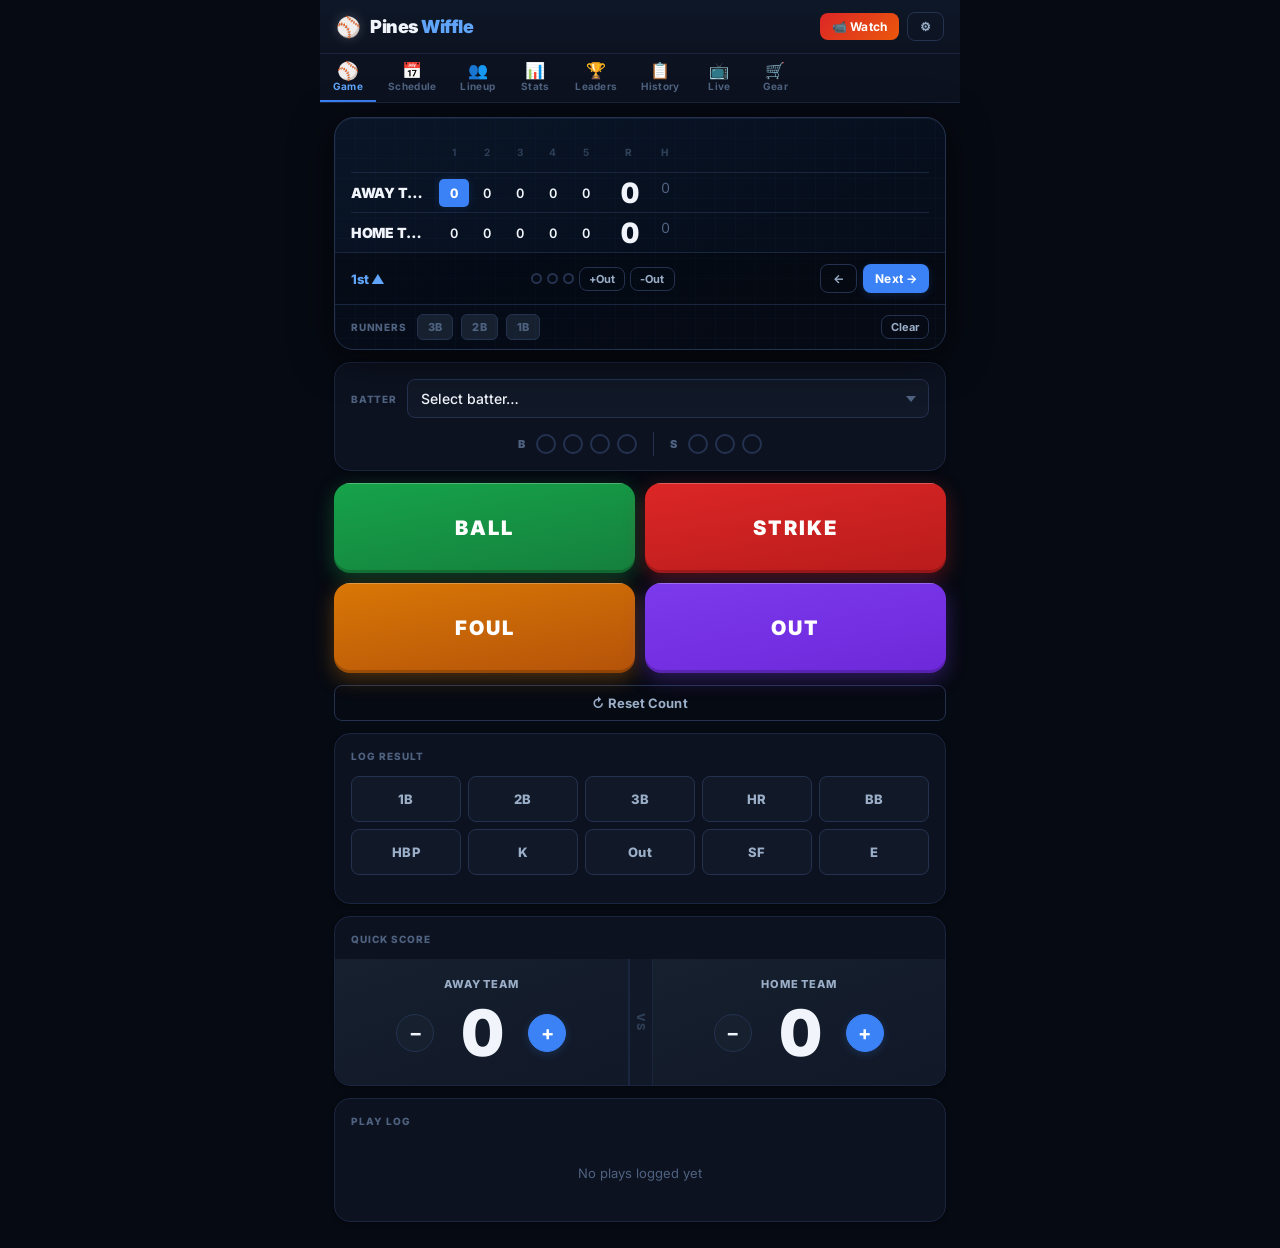
==== commit b27e2bd8: "Merge umpire mode into game tab — all scoring on one page - Removed separate Ump tab; BALL/STRIKE/FO" ====
--- a/index.html
+++ b/index.html
@@ -36,7 +36,6 @@
 
   <nav class="nav">
     <button class="nav-tab active" data-tab="game"><span class="tab-icon">⚾</span><span class="tab-label">Game</span></button>
-    <button class="nav-tab" data-tab="umpire"><span class="tab-icon">✌️</span><span class="tab-label">Ump</span></button>
     <button class="nav-tab" data-tab="schedule"><span class="tab-icon">📅</span><span class="tab-label">Schedule</span></button>
     <button class="nav-tab" data-tab="lineup"><span class="tab-icon">👥</span><span class="tab-label">Lineup</span></button>
     <button class="nav-tab" data-tab="stats"><span class="tab-icon">📊</span><span class="tab-label">Stats</span></button>
@@ -61,6 +60,7 @@
         </div>
       </div>
 
+      <!-- Scoreboard -->
       <div class="scoreboard-card">
         <div class="scoreboard-scroll">
           <div class="scoreboard">
@@ -87,7 +87,6 @@
             </div>
           </div>
         </div>
-
         <div class="game-bar">
           <span id="inning-label" class="inning-label">1st &#9650;</span>
           <div class="outs-group">
@@ -111,37 +110,51 @@
         </div>
       </div>
 
-      <div class="card qs-card">
-        <div class="card-title">Quick Score</div>
-        <div class="quick-score">
-          <div class="qs-team">
-            <div id="qs-away-name" class="qs-name">Away</div>
-            <div class="qs-controls">
-              <button class="btn btn-score" data-team="away" data-dir="-1">&#8722;</button>
-              <span id="qs-away-score" class="qs-score">0</span>
-              <button class="btn btn-score btn-score-add" data-team="away" data-dir="1">+</button>
-            </div>
-          </div>
-          <div class="qs-vs">VS</div>
-          <div class="qs-team">
-            <div id="qs-home-name" class="qs-name">Home</div>
-            <div class="qs-controls">
-              <button class="btn btn-score" data-team="home" data-dir="-1">&#8722;</button>
-              <span id="qs-home-score" class="qs-score">0</span>
-              <button class="btn btn-score btn-score-add" data-team="home" data-dir="1">+</button>
-            </div>
-          </div>
-        </div>
-      </div>
-
-      <div class="card">
-        <div class="card-title">Log At-Bat</div>
+      <!-- Batter select + count dots -->
+      <div class="card batter-count-card">
         <div class="batter-row">
           <label class="field-label">Batter</label>
           <select id="batter-select" class="select">
             <option value="">Select batter&hellip;</option>
           </select>
         </div>
+        <div class="count-row">
+          <div class="count-group">
+            <span class="count-label">B</span>
+            <div class="ump-count-dots" id="ump-ball-dots">
+              <span class="ump-ball-dot"></span>
+              <span class="ump-ball-dot"></span>
+              <span class="ump-ball-dot"></span>
+              <span class="ump-ball-dot"></span>
+            </div>
+          </div>
+          <div class="count-divider"></div>
+          <div class="count-group">
+            <span class="count-label">S</span>
+            <div class="ump-count-dots" id="ump-strike-dots">
+              <span class="ump-strike-dot"></span>
+              <span class="ump-strike-dot"></span>
+              <span class="ump-strike-dot"></span>
+            </div>
+          </div>
+        </div>
+      </div>
+
+      <!-- Ump buttons -->
+      <div class="ump-buttons">
+        <button id="ump-ball"   class="ump-btn ump-ball-btn">BALL</button>
+        <button id="ump-strike" class="ump-btn ump-strike-btn">STRIKE</button>
+        <button id="ump-foul"   class="ump-btn ump-foul-btn">FOUL</button>
+        <button id="ump-out"    class="ump-btn ump-out-btn">OUT</button>
+      </div>
+      <div id="ump-last-call" class="ump-last-call hidden"></div>
+      <div class="ump-controls">
+        <button id="ump-reset" class="btn btn-ghost">&#8635; Reset Count</button>
+      </div>
+
+      <!-- Log result -->
+      <div class="card">
+        <div class="card-title">Log Result</div>
         <div class="result-grid">
           <button class="result-btn" data-result="1B">1B</button>
           <button class="result-btn" data-result="2B">2B</button>
@@ -165,6 +178,31 @@
         </div>
       </div>
 
+      <!-- Quick Score -->
+      <div class="card qs-card">
+        <div class="card-title">Quick Score</div>
+        <div class="quick-score">
+          <div class="qs-team">
+            <div id="qs-away-name" class="qs-name">Away</div>
+            <div class="qs-controls">
+              <button class="btn btn-score" data-team="away" data-dir="-1">&#8722;</button>
+              <span id="qs-away-score" class="qs-score">0</span>
+              <button class="btn btn-score btn-score-add" data-team="away" data-dir="1">+</button>
+            </div>
+          </div>
+          <div class="qs-vs">VS</div>
+          <div class="qs-team">
+            <div id="qs-home-name" class="qs-name">Home</div>
+            <div class="qs-controls">
+              <button class="btn btn-score" data-team="home" data-dir="-1">&#8722;</button>
+              <span id="qs-home-score" class="qs-score">0</span>
+              <button class="btn btn-score btn-score-add" data-team="home" data-dir="1">+</button>
+            </div>
+          </div>
+        </div>
+      </div>
+
+      <!-- Play Log -->
       <div class="card">
         <div class="card-title">Play Log</div>
         <div id="play-log" class="play-log">
@@ -261,79 +299,6 @@
       </div>
     </div>
 
-    <!-- UMPIRE TAB -->
-    <div id="tab-umpire" class="tab-pane">
-
-      <!-- Score bar -->
-      <div class="ump-scorebar">
-        <div class="ump-team">
-          <div id="ump-away-name" class="ump-team-name">Away</div>
-          <div id="ump-away-score" class="ump-team-score">0</div>
-        </div>
-        <div class="ump-mid">
-          <div id="ump-inning" class="ump-inning">1st &#9650;</div>
-          <div id="ump-outs-row" class="ump-outs-row">
-            <span id="ump-out1" class="ump-out-dot"></span>
-            <span id="ump-out2" class="ump-out-dot"></span>
-            <span id="ump-out3" class="ump-out-dot"></span>
-          </div>
-        </div>
-        <div class="ump-team">
-          <div id="ump-home-name" class="ump-team-name">Home</div>
-          <div id="ump-home-score" class="ump-team-score">0</div>
-        </div>
-      </div>
-
-      <!-- Count display -->
-      <div class="ump-count-display">
-        <div class="ump-count-col">
-          <div class="ump-count-label">Balls</div>
-          <div class="ump-count-dots" id="ump-ball-dots">
-            <span class="ump-ball-dot"></span>
-            <span class="ump-ball-dot"></span>
-            <span class="ump-ball-dot"></span>
-            <span class="ump-ball-dot"></span>
-          </div>
-          <div id="ump-balls" class="ump-count-num">0</div>
-        </div>
-        <div class="ump-count-divider">-</div>
-        <div class="ump-count-col">
-          <div class="ump-count-label">Strikes</div>
-          <div class="ump-count-dots" id="ump-strike-dots">
-            <span class="ump-strike-dot"></span>
-            <span class="ump-strike-dot"></span>
-            <span class="ump-strike-dot"></span>
-          </div>
-          <div id="ump-strikes" class="ump-count-num">0</div>
-        </div>
-      </div>
-
-      <!-- Batter selector -->
-      <div class="ump-batter-row">
-        <label class="ump-batter-label">Batter</label>
-        <select id="ump-batter" class="select">
-          <option value="">Select batter&hellip;</option>
-        </select>
-      </div>
-
-      <!-- Action buttons -->
-      <div class="ump-buttons">
-        <button id="ump-ball"   class="ump-btn ump-ball-btn">BALL</button>
-        <button id="ump-strike" class="ump-btn ump-strike-btn">STRIKE</button>
-        <button id="ump-foul"   class="ump-btn ump-foul-btn">FOUL</button>
-        <button id="ump-out"    class="ump-btn ump-out-btn">OUT</button>
-      </div>
-
-      <!-- Secondary controls -->
-      <div class="ump-controls">
-        <button id="ump-reset"     class="btn btn-ghost">&#8635; Reset Count</button>
-        <button id="ump-next-half" class="btn btn-primary">Next Half &rarr;</button>
-      </div>
-
-      <!-- Last call display -->
-      <div id="ump-last-call" class="ump-last-call hidden"></div>
-
-    </div>
 
     <!-- SCHEDULE TAB -->
     <div id="tab-schedule" class="tab-pane">
--- a/style.css
+++ b/style.css
@@ -695,6 +695,38 @@
 .song-icon { font-size: 14px; transition: transform var(--t); }
 .song-icon:hover { transform: scale(1.2) !important; }
 
+/* Playing toggle button */
+.player-playing-btn {
+  font-size: 15px;
+  min-width: 28px;
+  color: var(--text-3);
+  border-radius: 50% !important;
+}
+.player-playing-btn.on {
+  color: #22c55e;
+}
+.player-playing-btn:hover { background: var(--surface4) !important; }
+
+/* Switch-team button */
+.switch-team-btn { font-size: 16px; }
+
+/* Inactive player row */
+.lineup-item.inactive {
+  opacity: 0.45;
+  border-left-color: var(--border) !important;
+}
+
+/* Section headers inside lineup list */
+.lineup-section-hdr {
+  font-size: 10px;
+  font-weight: 800;
+  letter-spacing: 0.8px;
+  text-transform: uppercase;
+  color: var(--text-3);
+  padding: 8px 14px 4px;
+}
+.lineup-section-hdr.inactive-hdr { color: var(--text-4, var(--text-3)); }
+
 /* ═══ TEAM TOGGLE ═════════════════════════════ */
 .team-toggle-row {
   display: flex;
@@ -959,6 +991,34 @@
 .gear-name { font-weight: 700; font-size: 14px; margin-bottom: 2px; }
 .gear-desc { font-size: 12px; color: var(--text-3); }
 .gear-arrow { font-size: 18px; color: var(--text-4); flex-shrink: 0; }
+
+/* ═══ BATTER / COUNT CARD ═══════════════════════ */
+.batter-count-card { padding-bottom: 14px; }
+
+.count-row {
+  display: flex;
+  align-items: center;
+  justify-content: center;
+  gap: 16px;
+  margin-top: 14px;
+}
+.count-group {
+  display: flex;
+  align-items: center;
+  gap: 8px;
+}
+.count-label {
+  font-size: 11px;
+  font-weight: 900;
+  letter-spacing: 0.5px;
+  color: var(--text-3);
+  min-width: 10px;
+}
+.count-divider {
+  width: 1px;
+  height: 24px;
+  background: var(--border-lt);
+}
 
 /* ═══ UMPIRE MODE ══════════════════════════════ */
 .ump-scorebar {
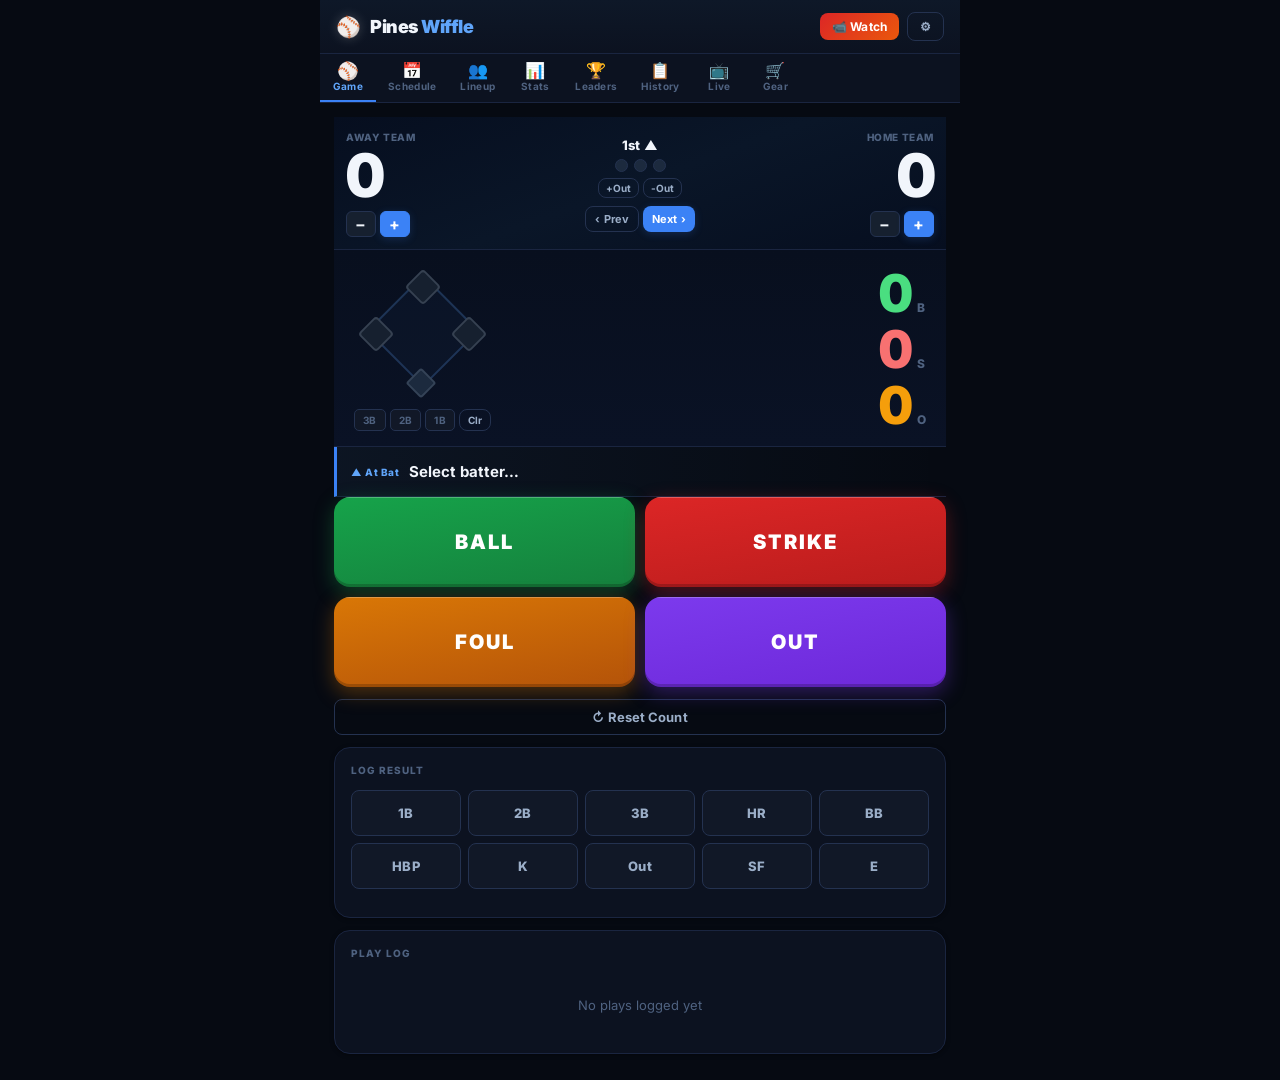
==== commit 41e74d2e: "Redesign game tab to GameChanger-style scoring layout - Hero score bar: large team scores (60px) wit" ====
--- a/index.html
+++ b/index.html
@@ -49,7 +49,8 @@
 
     <!-- GAME TAB -->
     <div id="tab-game" class="tab-pane active">
-      <!-- Upcoming game banner (shown when a game is scheduled) -->
+
+      <!-- Upcoming game banner -->
       <div id="upcoming-banner" class="upcoming-banner hidden">
         <div class="upcoming-inner">
           <span class="upcoming-icon">&#128197;</span>
@@ -60,87 +61,86 @@
         </div>
       </div>
 
-      <!-- Scoreboard -->
-      <div class="scoreboard-card">
-        <div class="scoreboard-scroll">
-          <div class="scoreboard">
-            <div class="sb-row sb-header">
-              <div class="sb-team-col"></div>
-              <div id="sb-inning-headers" class="sb-innings"></div>
-              <div class="sb-totals-header"><span>R</span><span>H</span></div>
-            </div>
-            <div class="sb-row">
-              <div class="sb-team-col" id="sb-away-name">Away</div>
-              <div id="sb-away-scores" class="sb-innings"></div>
-              <div class="sb-totals">
-                <span id="sb-away-runs" class="sb-runs">0</span>
-                <span id="sb-away-hits">0</span>
-              </div>
-            </div>
-            <div class="sb-row">
-              <div class="sb-team-col" id="sb-home-name">Home</div>
-              <div id="sb-home-scores" class="sb-innings"></div>
-              <div class="sb-totals">
-                <span id="sb-home-runs" class="sb-runs">0</span>
-                <span id="sb-home-hits">0</span>
-              </div>
-            </div>
-          </div>
-        </div>
-        <div class="game-bar">
-          <span id="inning-label" class="inning-label">1st &#9650;</span>
-          <div class="outs-group">
-            <span id="out1" class="out-dot"></span>
-            <span id="out2" class="out-dot"></span>
-            <span id="out3" class="out-dot"></span>
+      <!-- ── GC HERO SCORE BAR ── -->
+      <div class="gc-hero">
+        <div class="gc-team-side">
+          <div id="gc-away-name" class="gc-team-name">Away</div>
+          <div id="gc-away-score" class="gc-score-num">0</div>
+          <div class="gc-score-adj">
+            <button class="btn btn-score" data-team="away" data-dir="-1">&#8722;</button>
+            <button class="btn btn-score btn-score-add" data-team="away" data-dir="1">+</button>
+          </div>
+        </div>
+        <div class="gc-mid">
+          <div id="gc-inning" class="gc-inning-tag">1st &#9650;</div>
+          <div class="gc-outs-row">
+            <span id="gc-out1" class="gc-out-dot"></span>
+            <span id="gc-out2" class="gc-out-dot"></span>
+            <span id="gc-out3" class="gc-out-dot"></span>
+          </div>
+          <div class="gc-out-adj-row">
             <button id="add-out-btn" class="btn btn-xs btn-ghost">+Out</button>
             <button id="undo-out-btn" class="btn btn-xs btn-ghost">-Out</button>
           </div>
-          <div class="half-btns">
-            <button id="prev-half" class="btn btn-sm btn-ghost">&larr;</button>
-            <button id="next-half" class="btn btn-sm btn-primary">Next &rarr;</button>
-          </div>
-        </div>
-        <div class="bases-bar">
-          <span class="bases-label">Runners</span>
-          <button class="base-toggle-btn" data-base="2">3B</button>
-          <button class="base-toggle-btn" data-base="1">2B</button>
-          <button class="base-toggle-btn" data-base="0">1B</button>
-          <button id="bases-clear" class="btn btn-xs btn-ghost">Clear</button>
-        </div>
-      </div>
-
-      <!-- Batter select + count dots -->
-      <div class="card batter-count-card">
-        <div class="batter-row">
-          <label class="field-label">Batter</label>
-          <select id="batter-select" class="select">
-            <option value="">Select batter&hellip;</option>
-          </select>
-        </div>
-        <div class="count-row">
-          <div class="count-group">
-            <span class="count-label">B</span>
-            <div class="ump-count-dots" id="ump-ball-dots">
-              <span class="ump-ball-dot"></span>
-              <span class="ump-ball-dot"></span>
-              <span class="ump-ball-dot"></span>
-              <span class="ump-ball-dot"></span>
-            </div>
-          </div>
-          <div class="count-divider"></div>
-          <div class="count-group">
-            <span class="count-label">S</span>
-            <div class="ump-count-dots" id="ump-strike-dots">
-              <span class="ump-strike-dot"></span>
-              <span class="ump-strike-dot"></span>
-              <span class="ump-strike-dot"></span>
-            </div>
-          </div>
-        </div>
-      </div>
-
-      <!-- Ump buttons -->
+          <div class="gc-nav-row">
+            <button id="prev-half" class="btn btn-xs btn-ghost">&#8249; Prev</button>
+            <button id="next-half" class="btn btn-sm btn-primary">Next &#8250;</button>
+          </div>
+        </div>
+        <div class="gc-team-side gc-right">
+          <div id="gc-home-name" class="gc-team-name">Home</div>
+          <div id="gc-home-score" class="gc-score-num">0</div>
+          <div class="gc-score-adj">
+            <button class="btn btn-score" data-team="home" data-dir="-1">&#8722;</button>
+            <button class="btn btn-score btn-score-add" data-team="home" data-dir="1">+</button>
+          </div>
+        </div>
+      </div>
+
+      <!-- ── GC SITUATION: Diamond + BSO ── -->
+      <div class="gc-situation">
+
+        <div class="gc-diamond-panel">
+          <div class="gc-diamond-field">
+            <div id="gc-base-2" class="gc-base gc-2b"></div>
+            <div id="gc-base-3" class="gc-base gc-3b"></div>
+            <div id="gc-base-1" class="gc-base gc-1b"></div>
+            <div class="gc-hp"></div>
+          </div>
+          <div class="gc-base-btns">
+            <button class="base-toggle-btn" data-base="2">3B</button>
+            <button class="base-toggle-btn" data-base="1">2B</button>
+            <button class="base-toggle-btn" data-base="0">1B</button>
+            <button id="bases-clear" class="btn btn-xs btn-ghost">Clr</button>
+          </div>
+        </div>
+
+        <div class="gc-bso-panel">
+          <div class="gc-bso-item">
+            <div id="gc-balls" class="gc-bso-num gc-b-num">0</div>
+            <div class="gc-bso-key">B</div>
+          </div>
+          <div class="gc-bso-item">
+            <div id="gc-strikes" class="gc-bso-num gc-s-num">0</div>
+            <div class="gc-bso-key">S</div>
+          </div>
+          <div class="gc-bso-item">
+            <div id="gc-outs-count" class="gc-bso-num gc-o-num">0</div>
+            <div class="gc-bso-key">O</div>
+          </div>
+        </div>
+
+      </div>
+
+      <!-- ── AT BAT BAR ── -->
+      <div class="gc-atbat-bar">
+        <span class="gc-atbat-label">&#9650; At Bat</span>
+        <select id="batter-select" class="select">
+          <option value="">Select batter&hellip;</option>
+        </select>
+      </div>
+
+      <!-- ── PITCH BUTTONS ── -->
       <div class="ump-buttons">
         <button id="ump-ball"   class="ump-btn ump-ball-btn">BALL</button>
         <button id="ump-strike" class="ump-btn ump-strike-btn">STRIKE</button>
@@ -152,7 +152,7 @@
         <button id="ump-reset" class="btn btn-ghost">&#8635; Reset Count</button>
       </div>
 
-      <!-- Log result -->
+      <!-- ── LOG RESULT ── -->
       <div class="card">
         <div class="card-title">Log Result</div>
         <div class="result-grid">
@@ -178,36 +178,25 @@
         </div>
       </div>
 
-      <!-- Quick Score -->
-      <div class="card qs-card">
-        <div class="card-title">Quick Score</div>
-        <div class="quick-score">
-          <div class="qs-team">
-            <div id="qs-away-name" class="qs-name">Away</div>
-            <div class="qs-controls">
-              <button class="btn btn-score" data-team="away" data-dir="-1">&#8722;</button>
-              <span id="qs-away-score" class="qs-score">0</span>
-              <button class="btn btn-score btn-score-add" data-team="away" data-dir="1">+</button>
-            </div>
-          </div>
-          <div class="qs-vs">VS</div>
-          <div class="qs-team">
-            <div id="qs-home-name" class="qs-name">Home</div>
-            <div class="qs-controls">
-              <button class="btn btn-score" data-team="home" data-dir="-1">&#8722;</button>
-              <span id="qs-home-score" class="qs-score">0</span>
-              <button class="btn btn-score btn-score-add" data-team="home" data-dir="1">+</button>
-            </div>
-          </div>
-        </div>
-      </div>
-
-      <!-- Play Log -->
+      <!-- ── PLAY LOG ── -->
       <div class="card">
         <div class="card-title">Play Log</div>
         <div id="play-log" class="play-log">
           <p class="empty">No plays logged yet</p>
         </div>
+      </div>
+
+      <!-- Hidden scoreboard elements kept for renderScoreboard() compatibility -->
+      <div style="display:none">
+        <div id="sb-inning-headers"></div>
+        <div id="sb-away-name"></div><div id="sb-away-scores"></div>
+        <span id="sb-away-runs"></span><span id="sb-away-hits"></span>
+        <div id="sb-home-name"></div><div id="sb-home-scores"></div>
+        <span id="sb-home-runs"></span><span id="sb-home-hits"></span>
+        <span id="inning-label"></span>
+        <span id="out1"></span><span id="out2"></span><span id="out3"></span>
+        <span id="qs-away-name"></span><span id="qs-away-score"></span>
+        <span id="qs-home-name"></span><span id="qs-home-score"></span>
       </div>
 
     </div>
--- a/style.css
+++ b/style.css
@@ -991,6 +991,256 @@
 .gear-name { font-weight: 700; font-size: 14px; margin-bottom: 2px; }
 .gear-desc { font-size: 12px; color: var(--text-3); }
 .gear-arrow { font-size: 18px; color: var(--text-4); flex-shrink: 0; }
+
+/* ═══ GAMECHANGER-STYLE SCORING LAYOUT ══════════ */
+
+/* Hero score bar */
+.gc-hero {
+  display: flex;
+  align-items: stretch;
+  background: linear-gradient(160deg, #060e1f 0%, #0a1628 50%, #060e1f 100%);
+  border-bottom: 1px solid var(--border);
+  padding: 14px 12px 12px;
+  gap: 4px;
+}
+.gc-team-side {
+  flex: 1;
+  display: flex;
+  flex-direction: column;
+  align-items: flex-start;
+  gap: 2px;
+}
+.gc-team-side.gc-right { align-items: flex-end; }
+.gc-team-name {
+  font-size: 10px;
+  font-weight: 800;
+  letter-spacing: 0.6px;
+  text-transform: uppercase;
+  color: var(--text-3);
+  white-space: nowrap;
+  overflow: hidden;
+  text-overflow: ellipsis;
+  max-width: 90px;
+}
+.gc-score-num {
+  font-size: 60px;
+  font-weight: 900;
+  line-height: 1;
+  letter-spacing: -2px;
+  color: var(--text);
+  font-variant-numeric: tabular-nums;
+}
+.gc-score-adj {
+  display: flex;
+  gap: 4px;
+  margin-top: 4px;
+}
+.gc-score-adj .btn-score {
+  width: 30px;
+  height: 26px;
+  font-size: 16px;
+  padding: 0;
+  border-radius: 6px;
+}
+
+.gc-mid {
+  display: flex;
+  flex-direction: column;
+  align-items: center;
+  justify-content: center;
+  gap: 6px;
+  flex: 0 0 auto;
+  min-width: 90px;
+  padding: 0 8px;
+}
+.gc-inning-tag {
+  font-size: 13px;
+  font-weight: 800;
+  color: var(--text);
+  letter-spacing: 0.3px;
+}
+.gc-outs-row {
+  display: flex;
+  gap: 6px;
+  align-items: center;
+}
+.gc-out-dot {
+  width: 13px;
+  height: 13px;
+  border-radius: 50%;
+  background: var(--surface4);
+  border: 1.5px solid var(--border-lt);
+  transition: background var(--t), border-color var(--t);
+}
+.gc-out-dot.filled {
+  background: var(--amber);
+  border-color: var(--amber);
+  box-shadow: 0 0 6px rgba(245,158,11,.5);
+}
+.gc-out-adj-row {
+  display: flex;
+  gap: 4px;
+}
+.gc-out-adj-row .btn { font-size: 10px; padding: 3px 7px; }
+.gc-nav-row {
+  display: flex;
+  gap: 4px;
+  margin-top: 2px;
+}
+.gc-nav-row .btn { font-size: 11px; padding: 5px 9px; }
+
+/* Situation row: diamond + BSO */
+.gc-situation {
+  display: flex;
+  align-items: center;
+  justify-content: space-between;
+  background: linear-gradient(180deg, #080f1e 0%, #0a1225 100%);
+  padding: 18px 20px 14px;
+  gap: 12px;
+  border-bottom: 1px solid var(--border);
+}
+
+/* Diamond */
+.gc-diamond-panel {
+  display: flex;
+  flex-direction: column;
+  align-items: center;
+  gap: 10px;
+}
+.gc-diamond-field {
+  position: relative;
+  width: 130px;
+  height: 130px;
+}
+.gc-diamond-field::before {
+  content: '';
+  position: absolute;
+  top: 50%;
+  left: 50%;
+  width: 80px;
+  height: 80px;
+  transform: translate(-50%, -54%) rotate(45deg);
+  border: 2px solid rgba(96,165,250,.22);
+  border-radius: 4px;
+  background: rgba(96,165,250,.03);
+}
+.gc-base {
+  position: absolute;
+  width: 26px;
+  height: 26px;
+  border-radius: 4px;
+  background: var(--surface3);
+  border: 2px solid rgba(148,163,184,.25);
+  transform: rotate(45deg);
+  transition: background var(--t), border-color var(--t), box-shadow var(--t);
+}
+.gc-base.occupied {
+  background: var(--amber);
+  border-color: var(--amber);
+  box-shadow: 0 0 12px rgba(245,158,11,.6);
+}
+/* 2B top-center */
+.gc-2b { top: 5px;  left: 52px; }
+/* 3B left */
+.gc-3b { top: 52px; left: 5px;  }
+/* 1B right */
+.gc-1b { top: 52px; left: 98px; }
+/* Home plate */
+.gc-hp {
+  position: absolute;
+  bottom: 5px;
+  left: 52px;
+  width: 22px;
+  height: 22px;
+  border-radius: 3px;
+  background: var(--surface4);
+  border: 2px solid rgba(148,163,184,.2);
+  transform: rotate(45deg);
+}
+.gc-base-btns {
+  display: flex;
+  gap: 4px;
+  flex-wrap: wrap;
+  justify-content: center;
+}
+.gc-base-btns .base-toggle-btn {
+  font-size: 10px;
+  padding: 4px 8px;
+  border: 1px solid var(--border-lt);
+  border-radius: 5px;
+  background: var(--surface2);
+  color: var(--text-3);
+  font-weight: 700;
+  cursor: pointer;
+  transition: background var(--t), color var(--t), border-color var(--t);
+}
+.gc-base-btns .base-toggle-btn.on {
+  background: rgba(245,158,11,.15);
+  border-color: var(--amber);
+  color: var(--amber);
+}
+.gc-base-btns .btn { font-size: 10px; padding: 4px 8px; }
+
+/* BSO panel */
+.gc-bso-panel {
+  display: flex;
+  flex-direction: column;
+  gap: 4px;
+  align-items: center;
+}
+.gc-bso-item {
+  display: flex;
+  align-items: baseline;
+  gap: 6px;
+}
+.gc-bso-num {
+  font-size: 52px;
+  font-weight: 900;
+  line-height: 1;
+  letter-spacing: -2px;
+  font-variant-numeric: tabular-nums;
+  min-width: 38px;
+  text-align: right;
+}
+.gc-b-num { color: #4ade80; }
+.gc-s-num { color: #f87171; }
+.gc-o-num { color: var(--amber); }
+.gc-bso-key {
+  font-size: 12px;
+  font-weight: 800;
+  letter-spacing: 0.5px;
+  color: var(--text-3);
+  text-transform: uppercase;
+}
+
+/* At Bat bar */
+.gc-atbat-bar {
+  display: flex;
+  align-items: center;
+  gap: 10px;
+  padding: 11px 14px;
+  background: linear-gradient(90deg, rgba(96,165,250,.07) 0%, transparent 100%);
+  border-left: 3px solid var(--blue);
+  border-bottom: 1px solid var(--border);
+}
+.gc-atbat-label {
+  font-size: 10px;
+  font-weight: 800;
+  color: var(--blue-lt);
+  letter-spacing: 0.5px;
+  white-space: nowrap;
+}
+.gc-atbat-bar .select {
+  flex: 1;
+  background: transparent;
+  border: none;
+  border-radius: 0;
+  padding: 4px 0;
+  font-size: 15px;
+  font-weight: 700;
+  color: var(--text);
+  outline: none;
+}
 
 /* ═══ BATTER / COUNT CARD ═══════════════════════ */
 .batter-count-card { padding-bottom: 14px; }
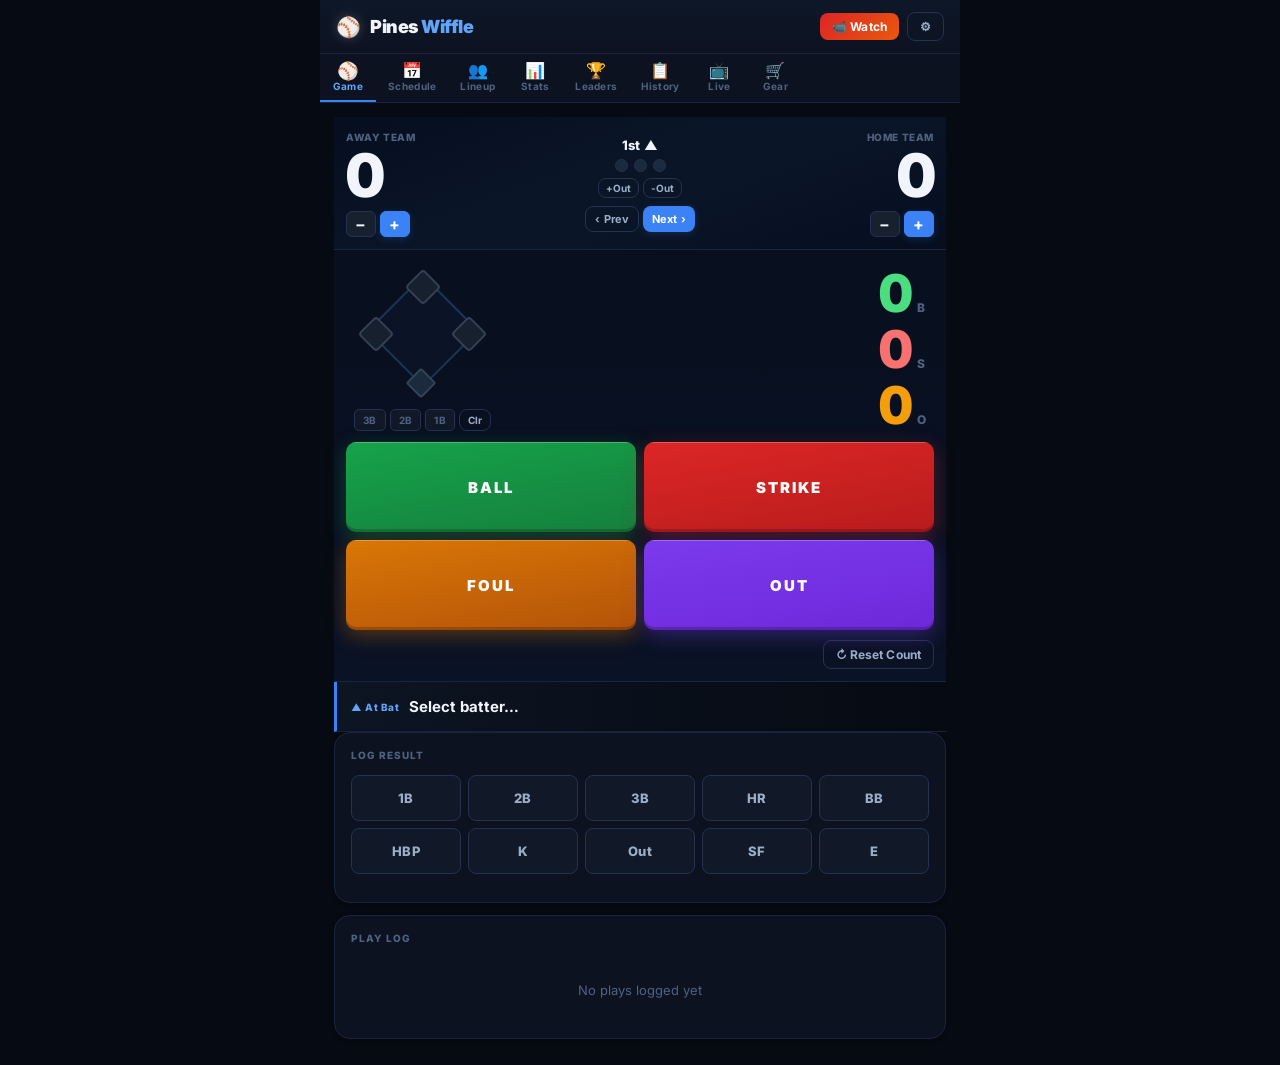
==== commit 8aae67e6: "Move pitch buttons into the situation block alongside the diamond - BALL/STRIKE/FOUL/OUT buttons now" ====
--- a/index.html
+++ b/index.html
@@ -97,37 +97,54 @@
         </div>
       </div>
 
-      <!-- ── GC SITUATION: Diamond + BSO ── -->
+      <!-- ── GC SITUATION: Diamond + BSO + Pitch Buttons ── -->
       <div class="gc-situation">
 
-        <div class="gc-diamond-panel">
-          <div class="gc-diamond-field">
-            <div id="gc-base-2" class="gc-base gc-2b"></div>
-            <div id="gc-base-3" class="gc-base gc-3b"></div>
-            <div id="gc-base-1" class="gc-base gc-1b"></div>
-            <div class="gc-hp"></div>
-          </div>
-          <div class="gc-base-btns">
-            <button class="base-toggle-btn" data-base="2">3B</button>
-            <button class="base-toggle-btn" data-base="1">2B</button>
-            <button class="base-toggle-btn" data-base="0">1B</button>
-            <button id="bases-clear" class="btn btn-xs btn-ghost">Clr</button>
-          </div>
-        </div>
-
-        <div class="gc-bso-panel">
-          <div class="gc-bso-item">
-            <div id="gc-balls" class="gc-bso-num gc-b-num">0</div>
-            <div class="gc-bso-key">B</div>
-          </div>
-          <div class="gc-bso-item">
-            <div id="gc-strikes" class="gc-bso-num gc-s-num">0</div>
-            <div class="gc-bso-key">S</div>
-          </div>
-          <div class="gc-bso-item">
-            <div id="gc-outs-count" class="gc-bso-num gc-o-num">0</div>
-            <div class="gc-bso-key">O</div>
-          </div>
+        <!-- Top row: diamond + BSO -->
+        <div class="gc-situation-top">
+          <div class="gc-diamond-panel">
+            <div class="gc-diamond-field">
+              <div id="gc-base-2" class="gc-base gc-2b"></div>
+              <div id="gc-base-3" class="gc-base gc-3b"></div>
+              <div id="gc-base-1" class="gc-base gc-1b"></div>
+              <div class="gc-hp"></div>
+            </div>
+            <div class="gc-base-btns">
+              <button class="base-toggle-btn" data-base="2">3B</button>
+              <button class="base-toggle-btn" data-base="1">2B</button>
+              <button class="base-toggle-btn" data-base="0">1B</button>
+              <button id="bases-clear" class="btn btn-xs btn-ghost">Clr</button>
+            </div>
+          </div>
+
+          <div class="gc-bso-panel">
+            <div class="gc-bso-item">
+              <div id="gc-balls" class="gc-bso-num gc-b-num">0</div>
+              <div class="gc-bso-key">B</div>
+            </div>
+            <div class="gc-bso-item">
+              <div id="gc-strikes" class="gc-bso-num gc-s-num">0</div>
+              <div class="gc-bso-key">S</div>
+            </div>
+            <div class="gc-bso-item">
+              <div id="gc-outs-count" class="gc-bso-num gc-o-num">0</div>
+              <div class="gc-bso-key">O</div>
+            </div>
+          </div>
+        </div>
+
+        <!-- Pitch buttons row -->
+        <div class="gc-pitch-btns">
+          <button id="ump-ball"   class="ump-btn ump-ball-btn">BALL</button>
+          <button id="ump-strike" class="ump-btn ump-strike-btn">STRIKE</button>
+          <button id="ump-foul"   class="ump-btn ump-foul-btn">FOUL</button>
+          <button id="ump-out"    class="ump-btn ump-out-btn">OUT</button>
+        </div>
+
+        <!-- Last call + reset -->
+        <div id="ump-last-call" class="ump-last-call hidden"></div>
+        <div class="gc-pitch-footer">
+          <button id="ump-reset" class="btn btn-ghost btn-sm">&#8635; Reset Count</button>
         </div>
 
       </div>
@@ -138,18 +155,6 @@
         <select id="batter-select" class="select">
           <option value="">Select batter&hellip;</option>
         </select>
-      </div>
-
-      <!-- ── PITCH BUTTONS ── -->
-      <div class="ump-buttons">
-        <button id="ump-ball"   class="ump-btn ump-ball-btn">BALL</button>
-        <button id="ump-strike" class="ump-btn ump-strike-btn">STRIKE</button>
-        <button id="ump-foul"   class="ump-btn ump-foul-btn">FOUL</button>
-        <button id="ump-out"    class="ump-btn ump-out-btn">OUT</button>
-      </div>
-      <div id="ump-last-call" class="ump-last-call hidden"></div>
-      <div class="ump-controls">
-        <button id="ump-reset" class="btn btn-ghost">&#8635; Reset Count</button>
       </div>
 
       <!-- ── LOG RESULT ── -->
--- a/style.css
+++ b/style.css
@@ -1089,16 +1089,37 @@
 }
 .gc-nav-row .btn { font-size: 11px; padding: 5px 9px; }
 
-/* Situation row: diamond + BSO */
+/* Situation block: diamond + BSO + pitch buttons */
 .gc-situation {
   display: flex;
+  flex-direction: column;
+  background: linear-gradient(180deg, #080f1e 0%, #0a1225 100%);
+  border-bottom: 1px solid var(--border);
+}
+.gc-situation-top {
+  display: flex;
   align-items: center;
   justify-content: space-between;
-  background: linear-gradient(180deg, #080f1e 0%, #0a1225 100%);
-  padding: 18px 20px 14px;
+  padding: 18px 20px 10px;
   gap: 12px;
-  border-bottom: 1px solid var(--border);
-}
+}
+.gc-pitch-btns {
+  display: grid;
+  grid-template-columns: 1fr 1fr;
+  gap: 8px;
+  padding: 0 12px 10px;
+}
+.gc-pitch-btns .ump-btn {
+  height: 54px;
+  font-size: 15px;
+  border-radius: 10px;
+}
+.gc-pitch-footer {
+  display: flex;
+  justify-content: flex-end;
+  padding: 0 12px 12px;
+}
+.gc-pitch-footer .btn { font-size: 12px; }
 
 /* Diamond */
 .gc-diamond-panel {
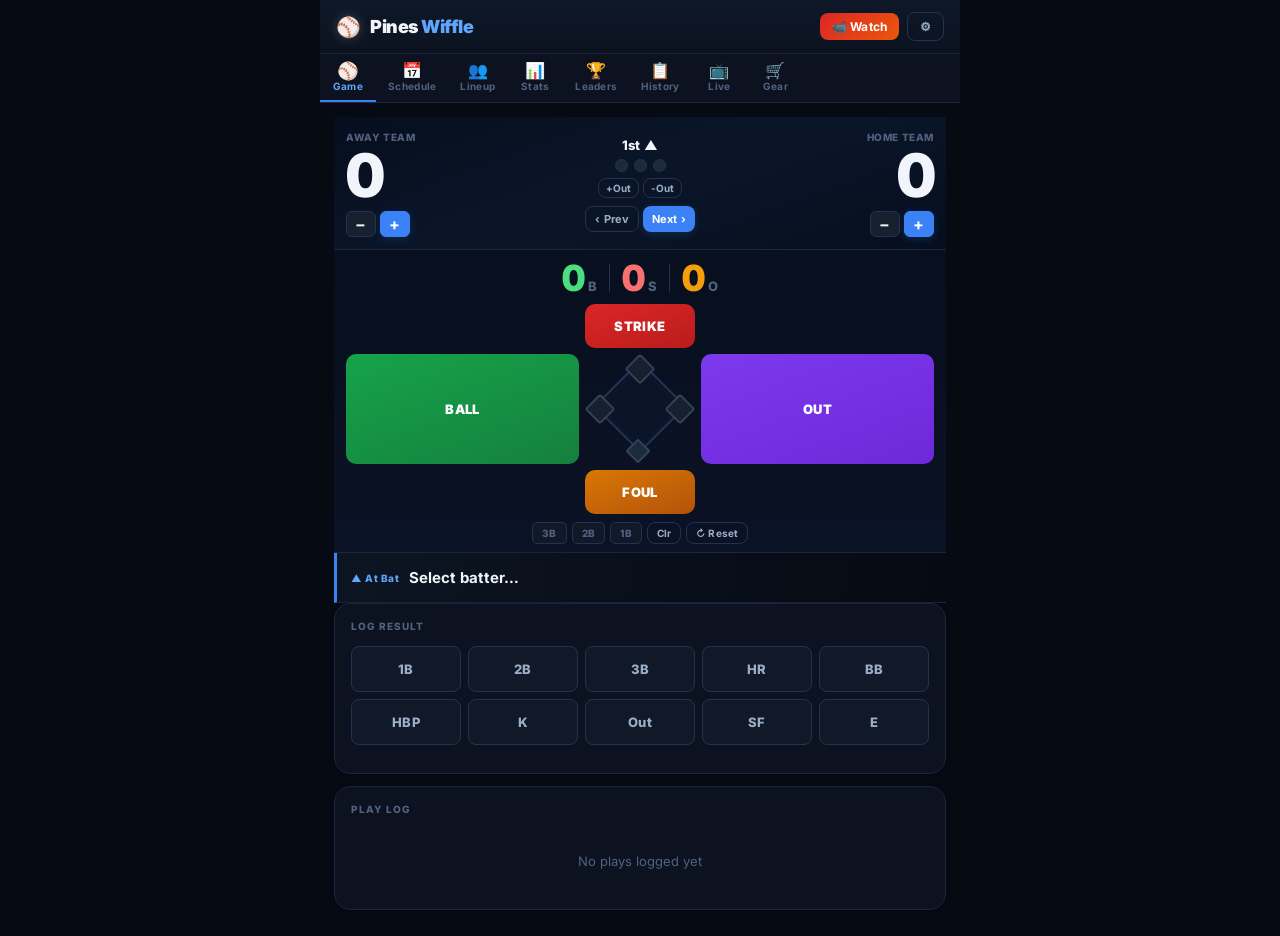
==== commit 2070be1b: "Put pitch buttons around the diamond in a 3x3 grid layout - STRIKE above diamond, BALL to the left, " ====
--- a/index.html
+++ b/index.html
@@ -97,55 +97,60 @@
         </div>
       </div>
 
-      <!-- ── GC SITUATION: Diamond + BSO + Pitch Buttons ── -->
+      <!-- ── GC SITUATION ── -->
       <div class="gc-situation">
 
-        <!-- Top row: diamond + BSO -->
-        <div class="gc-situation-top">
-          <div class="gc-diamond-panel">
+        <!-- BSO count row -->
+        <div class="gc-bso-row">
+          <div class="gc-bso-chip gc-b-chip">
+            <span id="gc-balls" class="gc-chip-num">0</span>
+            <span class="gc-chip-lbl">B</span>
+          </div>
+          <div class="gc-bso-sep"></div>
+          <div class="gc-bso-chip gc-s-chip">
+            <span id="gc-strikes" class="gc-chip-num">0</span>
+            <span class="gc-chip-lbl">S</span>
+          </div>
+          <div class="gc-bso-sep"></div>
+          <div class="gc-bso-chip gc-o-chip">
+            <span id="gc-outs-count" class="gc-chip-num">0</span>
+            <span class="gc-chip-lbl">O</span>
+          </div>
+        </div>
+
+        <!-- 3×3 grid: STRIKE above diamond, BALL left, OUT right, FOUL below -->
+        <div class="gc-diamond-grid">
+          <!-- row 1 -->
+          <div></div>
+          <button id="ump-strike" class="gc-pitch-btn gc-strike-btn">STRIKE</button>
+          <div></div>
+          <!-- row 2 -->
+          <button id="ump-ball" class="gc-pitch-btn gc-ball-btn">BALL</button>
+          <div class="gc-diamond-center">
             <div class="gc-diamond-field">
               <div id="gc-base-2" class="gc-base gc-2b"></div>
               <div id="gc-base-3" class="gc-base gc-3b"></div>
               <div id="gc-base-1" class="gc-base gc-1b"></div>
               <div class="gc-hp"></div>
             </div>
-            <div class="gc-base-btns">
-              <button class="base-toggle-btn" data-base="2">3B</button>
-              <button class="base-toggle-btn" data-base="1">2B</button>
-              <button class="base-toggle-btn" data-base="0">1B</button>
-              <button id="bases-clear" class="btn btn-xs btn-ghost">Clr</button>
-            </div>
-          </div>
-
-          <div class="gc-bso-panel">
-            <div class="gc-bso-item">
-              <div id="gc-balls" class="gc-bso-num gc-b-num">0</div>
-              <div class="gc-bso-key">B</div>
-            </div>
-            <div class="gc-bso-item">
-              <div id="gc-strikes" class="gc-bso-num gc-s-num">0</div>
-              <div class="gc-bso-key">S</div>
-            </div>
-            <div class="gc-bso-item">
-              <div id="gc-outs-count" class="gc-bso-num gc-o-num">0</div>
-              <div class="gc-bso-key">O</div>
-            </div>
-          </div>
-        </div>
-
-        <!-- Pitch buttons row -->
-        <div class="gc-pitch-btns">
-          <button id="ump-ball"   class="ump-btn ump-ball-btn">BALL</button>
-          <button id="ump-strike" class="ump-btn ump-strike-btn">STRIKE</button>
-          <button id="ump-foul"   class="ump-btn ump-foul-btn">FOUL</button>
-          <button id="ump-out"    class="ump-btn ump-out-btn">OUT</button>
-        </div>
-
-        <!-- Last call + reset -->
+          </div>
+          <button id="ump-out" class="gc-pitch-btn gc-out-btn">OUT</button>
+          <!-- row 3 -->
+          <div></div>
+          <button id="ump-foul" class="gc-pitch-btn gc-foul-btn">FOUL</button>
+          <div></div>
+        </div>
+
+        <!-- Base toggles + reset -->
+        <div class="gc-base-row">
+          <button class="base-toggle-btn" data-base="2">3B</button>
+          <button class="base-toggle-btn" data-base="1">2B</button>
+          <button class="base-toggle-btn" data-base="0">1B</button>
+          <button id="bases-clear" class="btn btn-xs btn-ghost">Clr</button>
+          <button id="ump-reset" class="btn btn-xs btn-ghost">&#8635; Reset</button>
+        </div>
+
         <div id="ump-last-call" class="ump-last-call hidden"></div>
-        <div class="gc-pitch-footer">
-          <button id="ump-reset" class="btn btn-ghost btn-sm">&#8635; Reset Count</button>
-        </div>
 
       </div>
 
--- a/style.css
+++ b/style.css
@@ -1089,57 +1089,78 @@
 }
 .gc-nav-row .btn { font-size: 11px; padding: 5px 9px; }
 
-/* Situation block: diamond + BSO + pitch buttons */
+/* ── Situation block ── */
 .gc-situation {
   display: flex;
   flex-direction: column;
+  align-items: center;
   background: linear-gradient(180deg, #080f1e 0%, #0a1225 100%);
   border-bottom: 1px solid var(--border);
-}
-.gc-situation-top {
-  display: flex;
-  align-items: center;
-  justify-content: space-between;
-  padding: 18px 20px 10px;
+  padding: 10px 12px 8px;
+  gap: 8px;
+}
+
+/* BSO compact row */
+.gc-bso-row {
+  display: flex;
+  align-items: center;
   gap: 12px;
 }
-.gc-pitch-btns {
+.gc-bso-chip {
+  display: flex;
+  align-items: baseline;
+  gap: 4px;
+}
+.gc-chip-num {
+  font-size: 36px;
+  font-weight: 900;
+  line-height: 1;
+  letter-spacing: -1px;
+  font-variant-numeric: tabular-nums;
+}
+.gc-chip-lbl {
+  font-size: 13px;
+  font-weight: 800;
+  color: var(--text-3);
+}
+.gc-b-chip .gc-chip-num { color: #4ade80; }
+.gc-s-chip .gc-chip-num { color: #f87171; }
+.gc-o-chip .gc-chip-num { color: var(--amber); }
+.gc-bso-sep {
+  width: 1px;
+  height: 28px;
+  background: var(--border-lt);
+}
+
+/* 3×3 diamond grid */
+.gc-diamond-grid {
   display: grid;
-  grid-template-columns: 1fr 1fr;
-  gap: 8px;
-  padding: 0 12px 10px;
-}
-.gc-pitch-btns .ump-btn {
-  height: 54px;
-  font-size: 15px;
-  border-radius: 10px;
-}
-.gc-pitch-footer {
-  display: flex;
-  justify-content: flex-end;
-  padding: 0 12px 12px;
-}
-.gc-pitch-footer .btn { font-size: 12px; }
-
-/* Diamond */
-.gc-diamond-panel {
-  display: flex;
-  flex-direction: column;
-  align-items: center;
-  gap: 10px;
+  grid-template-columns: 1fr 110px 1fr;
+  grid-template-rows: auto 110px auto;
+  gap: 6px;
+  width: 100%;
+  align-items: stretch;
+  justify-items: stretch;
+}
+
+/* Diamond center cell */
+.gc-diamond-center {
+  display: flex;
+  align-items: center;
+  justify-content: center;
 }
 .gc-diamond-field {
   position: relative;
-  width: 130px;
-  height: 130px;
+  width: 110px;
+  height: 110px;
 }
 .gc-diamond-field::before {
   content: '';
   position: absolute;
   top: 50%;
   left: 50%;
-  width: 80px;
-  height: 80px;
+  width: 66px;
+  height: 66px;
   transform: translate(-50%, -54%) rotate(45deg);
   border: 2px solid rgba(96,165,250,.22);
   border-radius: 4px;
@@ -1147,9 +1168,9 @@
 }
 .gc-base {
   position: absolute;
-  width: 26px;
-  height: 26px;
-  border-radius: 4px;
+  width: 22px;
+  height: 22px;
+  border-radius: 3px;
   background: var(--surface3);
   border: 2px solid rgba(148,163,184,.25);
   transform: rotate(45deg);
@@ -1158,81 +1179,66 @@
 .gc-base.occupied {
   background: var(--amber);
   border-color: var(--amber);
-  box-shadow: 0 0 12px rgba(245,158,11,.6);
-}
-/* 2B top-center */
-.gc-2b { top: 5px;  left: 52px; }
-/* 3B left */
-.gc-3b { top: 52px; left: 5px;  }
-/* 1B right */
-.gc-1b { top: 52px; left: 98px; }
-/* Home plate */
+  box-shadow: 0 0 10px rgba(245,158,11,.55);
+}
+.gc-2b { top: 4px;  left: 44px; }
+.gc-3b { top: 44px; left: 4px;  }
+.gc-1b { top: 44px; left: 84px; }
 .gc-hp {
   position: absolute;
-  bottom: 5px;
-  left: 52px;
-  width: 22px;
-  height: 22px;
-  border-radius: 3px;
+  bottom: 4px;
+  left: 44px;
+  width: 18px;
+  height: 18px;
+  border-radius: 2px;
   background: var(--surface4);
   border: 2px solid rgba(148,163,184,.2);
   transform: rotate(45deg);
 }
-.gc-base-btns {
-  display: flex;
-  gap: 4px;
-  flex-wrap: wrap;
+
+/* Pitch buttons in the grid */
+.gc-pitch-btn {
+  border: none;
+  border-radius: 10px;
+  font-weight: 900;
+  font-size: 13px;
+  letter-spacing: 0.4px;
+  cursor: pointer;
+  color: #fff;
+  transition: opacity 0.1s, transform 0.1s;
+  padding: 0;
+  min-height: 44px;
+}
+.gc-pitch-btn:active { transform: scale(0.95); opacity: 0.8; }
+.gc-ball-btn   { background: linear-gradient(160deg, #16a34a, #15803d); }
+.gc-strike-btn { background: linear-gradient(160deg, #dc2626, #b91c1c); }
+.gc-foul-btn   { background: linear-gradient(160deg, #d97706, #b45309); }
+.gc-out-btn    { background: linear-gradient(160deg, #7c3aed, #6d28d9); }
+
+/* Base toggle row */
+.gc-base-row {
+  display: flex;
+  gap: 5px;
+  align-items: center;
   justify-content: center;
 }
-.gc-base-btns .base-toggle-btn {
+.gc-base-row .base-toggle-btn {
   font-size: 10px;
-  padding: 4px 8px;
+  font-weight: 800;
+  padding: 4px 9px;
   border: 1px solid var(--border-lt);
   border-radius: 5px;
   background: var(--surface2);
   color: var(--text-3);
-  font-weight: 700;
   cursor: pointer;
   transition: background var(--t), color var(--t), border-color var(--t);
 }
-.gc-base-btns .base-toggle-btn.on {
+.gc-base-row .base-toggle-btn.on {
   background: rgba(245,158,11,.15);
   border-color: var(--amber);
   color: var(--amber);
 }
-.gc-base-btns .btn { font-size: 10px; padding: 4px 8px; }
-
-/* BSO panel */
-.gc-bso-panel {
-  display: flex;
-  flex-direction: column;
-  gap: 4px;
-  align-items: center;
-}
-.gc-bso-item {
-  display: flex;
-  align-items: baseline;
-  gap: 6px;
-}
-.gc-bso-num {
-  font-size: 52px;
-  font-weight: 900;
-  line-height: 1;
-  letter-spacing: -2px;
-  font-variant-numeric: tabular-nums;
-  min-width: 38px;
-  text-align: right;
-}
-.gc-b-num { color: #4ade80; }
-.gc-s-num { color: #f87171; }
-.gc-o-num { color: var(--amber); }
-.gc-bso-key {
-  font-size: 12px;
-  font-weight: 800;
-  letter-spacing: 0.5px;
-  color: var(--text-3);
-  text-transform: uppercase;
-}
+.gc-base-row .btn { font-size: 10px; padding: 4px 9px; }
 
 /* At Bat bar */
 .gc-atbat-bar {
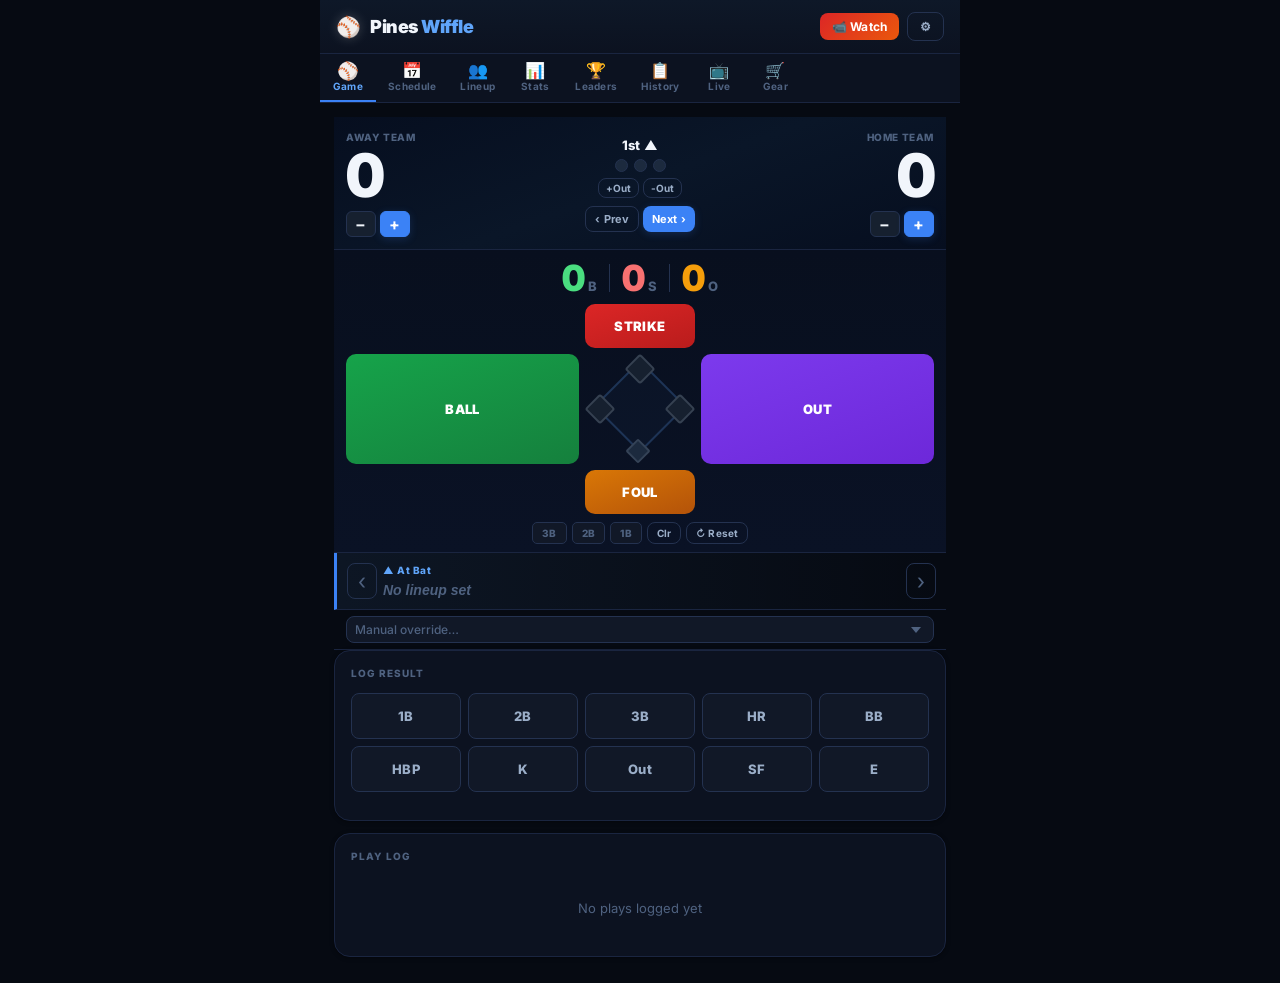
==== commit 503ef8e2: "Add automatic lineup order — no need to manually select batter - Batting order advances automaticall" ====
--- a/index.html
+++ b/index.html
@@ -156,9 +156,19 @@
 
       <!-- ── AT BAT BAR ── -->
       <div class="gc-atbat-bar">
-        <span class="gc-atbat-label">&#9650; At Bat</span>
+        <button id="prev-batter" class="gc-batter-nav" title="Previous batter">&#8249;</button>
+        <div class="gc-batter-center">
+          <div class="gc-atbat-meta">
+            <span class="gc-atbat-label">&#9650; At Bat</span>
+            <span id="gc-ondeck" class="gc-ondeck-text"></span>
+          </div>
+          <div id="gc-batter-display" class="gc-batter-display">—</div>
+        </div>
+        <button id="next-batter" class="gc-batter-nav" title="Next batter">&#8250;</button>
+      </div>
+      <div class="gc-override-row">
         <select id="batter-select" class="select">
-          <option value="">Select batter&hellip;</option>
+          <option value="">Manual override&hellip;</option>
         </select>
       </div>
 
--- a/style.css
+++ b/style.css
@@ -1244,11 +1244,38 @@
 .gc-atbat-bar {
   display: flex;
   align-items: center;
-  gap: 10px;
-  padding: 11px 14px;
-  background: linear-gradient(90deg, rgba(96,165,250,.07) 0%, transparent 100%);
+  gap: 6px;
+  padding: 10px 10px;
+  background: linear-gradient(90deg, rgba(96,165,250,.08) 0%, transparent 100%);
   border-left: 3px solid var(--blue);
   border-bottom: 1px solid var(--border);
+}
+.gc-batter-nav {
+  background: none;
+  border: 1px solid var(--border-lt);
+  border-radius: 8px;
+  color: var(--text-3);
+  font-size: 22px;
+  line-height: 1;
+  padding: 6px 10px;
+  cursor: pointer;
+  transition: color var(--t), background var(--t);
+  flex-shrink: 0;
+}
+.gc-batter-nav:hover { background: var(--surface3); color: var(--text); }
+.gc-batter-nav:active { transform: scale(0.92); }
+
+.gc-batter-center {
+  flex: 1;
+  min-width: 0;
+  display: flex;
+  flex-direction: column;
+  gap: 2px;
+}
+.gc-atbat-meta {
+  display: flex;
+  align-items: center;
+  gap: 8px;
 }
 .gc-atbat-label {
   font-size: 10px;
@@ -1257,17 +1284,50 @@
   letter-spacing: 0.5px;
   white-space: nowrap;
 }
-.gc-atbat-bar .select {
-  flex: 1;
-  background: transparent;
-  border: none;
-  border-radius: 0;
-  padding: 4px 0;
-  font-size: 15px;
-  font-weight: 700;
+.gc-ondeck-text {
+  font-size: 10px;
+  color: var(--text-3);
+  white-space: nowrap;
+  overflow: hidden;
+  text-overflow: ellipsis;
+}
+.gc-batter-display {
+  font-size: 18px;
+  font-weight: 800;
   color: var(--text);
-  outline: none;
-}
+  white-space: nowrap;
+  overflow: hidden;
+  text-overflow: ellipsis;
+}
+.gc-b-badge {
+  color: var(--blue-lt);
+  font-size: 14px;
+}
+.gc-b-name { color: var(--text); }
+.gc-b-empty { color: var(--text-3); font-size: 14px; font-style: italic; }
+
+/* Manual override row */
+.gc-override-row {
+  padding: 6px 12px;
+  border-bottom: 1px solid var(--border);
+}
+.gc-override-row .select {
+  width: 100%;
+  font-size: 12px;
+  padding: 5px 8px;
+  color: var(--text-3);
+}
+
+/* Batting order number in lineup */
+.player-order-num {
+  font-size: 11px;
+  font-weight: 900;
+  color: var(--blue-lt);
+  min-width: 16px;
+  text-align: center;
+  font-variant-numeric: tabular-nums;
+}
+.order-btn { font-size: 13px; }
 
 /* ═══ BATTER / COUNT CARD ═══════════════════════ */
 .batter-count-card { padding-bottom: 14px; }
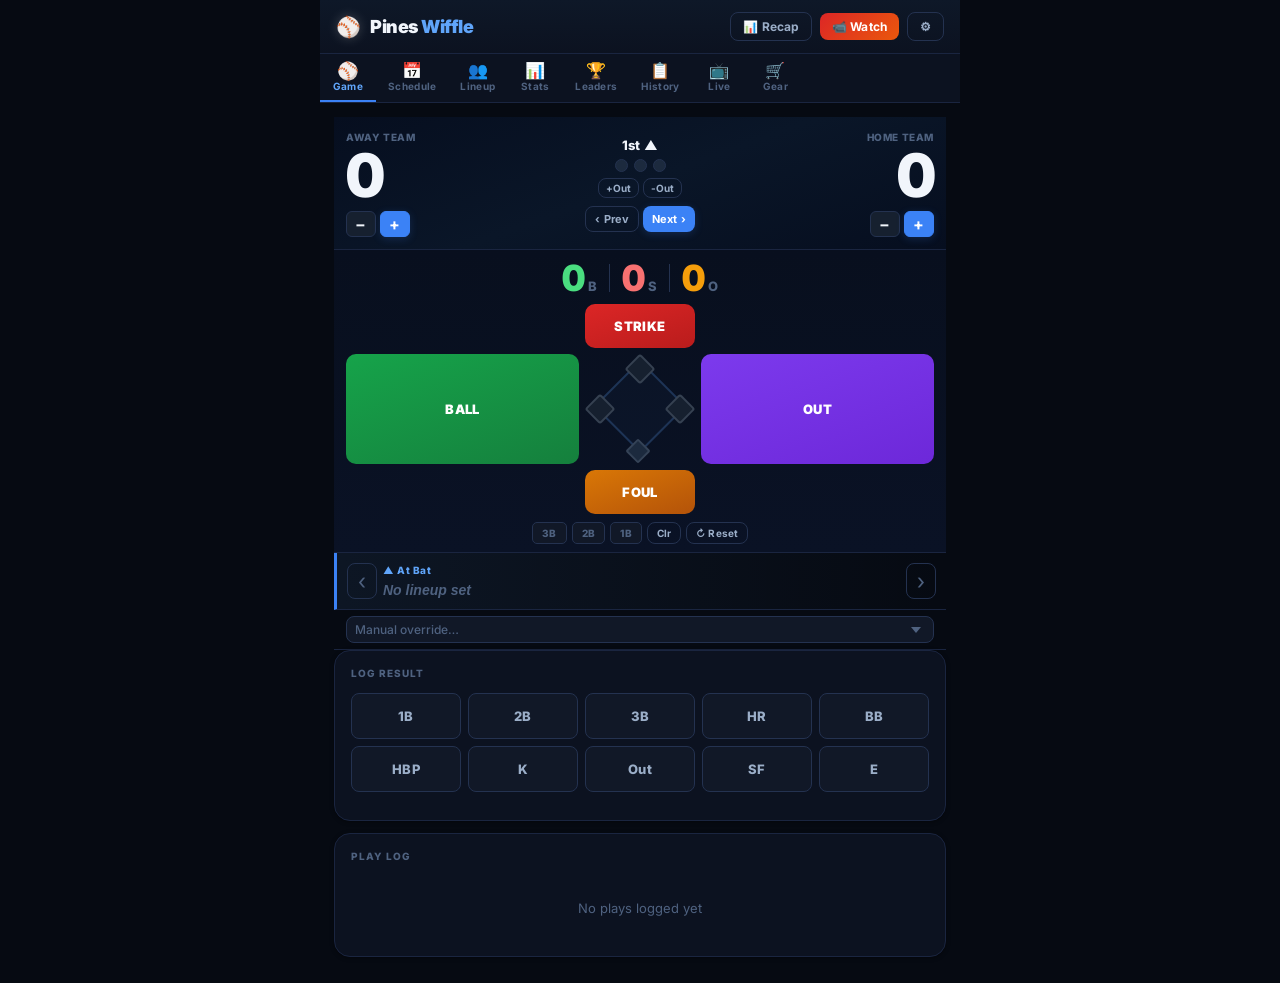
==== commit 8aa75266: "Add game recap share card - 📊 Recap button in header opens a 600×430px canvas card showing:   - Team" ====
--- a/index.html
+++ b/index.html
@@ -24,6 +24,7 @@
     </div>
     <div class="header-right">
       <span id="live-indicator" class="live-indicator hidden">&#9679; LIVE</span>
+      <button id="recap-btn" class="btn btn-ghost btn-sm">&#128202; Recap</button>
       <button id="golive-btn" class="btn btn-golive btn-sm">&#128249; Watch</button>
       <button id="settings-btn" class="btn btn-ghost btn-sm">&#9881;</button>
     </div>
@@ -545,6 +546,22 @@
   </div>
 </div>
 
+<!-- RECAP MODAL -->
+<div id="recap-modal" class="modal hidden">
+  <div class="modal-backdrop"></div>
+  <div class="modal-sheet recap-sheet">
+    <h2>&#128202; Game Recap</h2>
+    <div class="recap-canvas-wrap">
+      <canvas id="recap-canvas"></canvas>
+    </div>
+    <div class="recap-actions">
+      <button id="recap-download" class="btn btn-primary">&#8681; Save Image</button>
+      <button id="recap-share" class="btn btn-primary">&#8679; Share</button>
+      <button id="recap-close" class="btn btn-ghost">Close</button>
+    </div>
+  </div>
+</div>
+
 <!-- SHARE TOAST -->
 <div id="share-toast" class="share-toast hidden">&#128279; Spectator link copied &mdash; send it to fans!</div>
 
--- a/style.css
+++ b/style.css
@@ -2280,6 +2280,32 @@
   margin-top: 6px;
 }
 .field-hint a { color: var(--blue-lt); }
+
+/* Recap modal */
+.recap-sheet {
+  max-width: 640px;
+  width: 100%;
+  padding: 20px 16px 16px;
+}
+.recap-canvas-wrap {
+  overflow-x: auto;
+  border-radius: 10px;
+  margin: 12px 0;
+  border: 1px solid var(--border);
+  background: #060d1c;
+}
+.recap-canvas-wrap canvas {
+  display: block;
+  max-width: 100%;
+  height: auto;
+  border-radius: 10px;
+}
+.recap-actions {
+  display: flex;
+  gap: 8px;
+  justify-content: flex-end;
+  flex-wrap: wrap;
+}
 
 /* Share toast */
 .share-toast {
